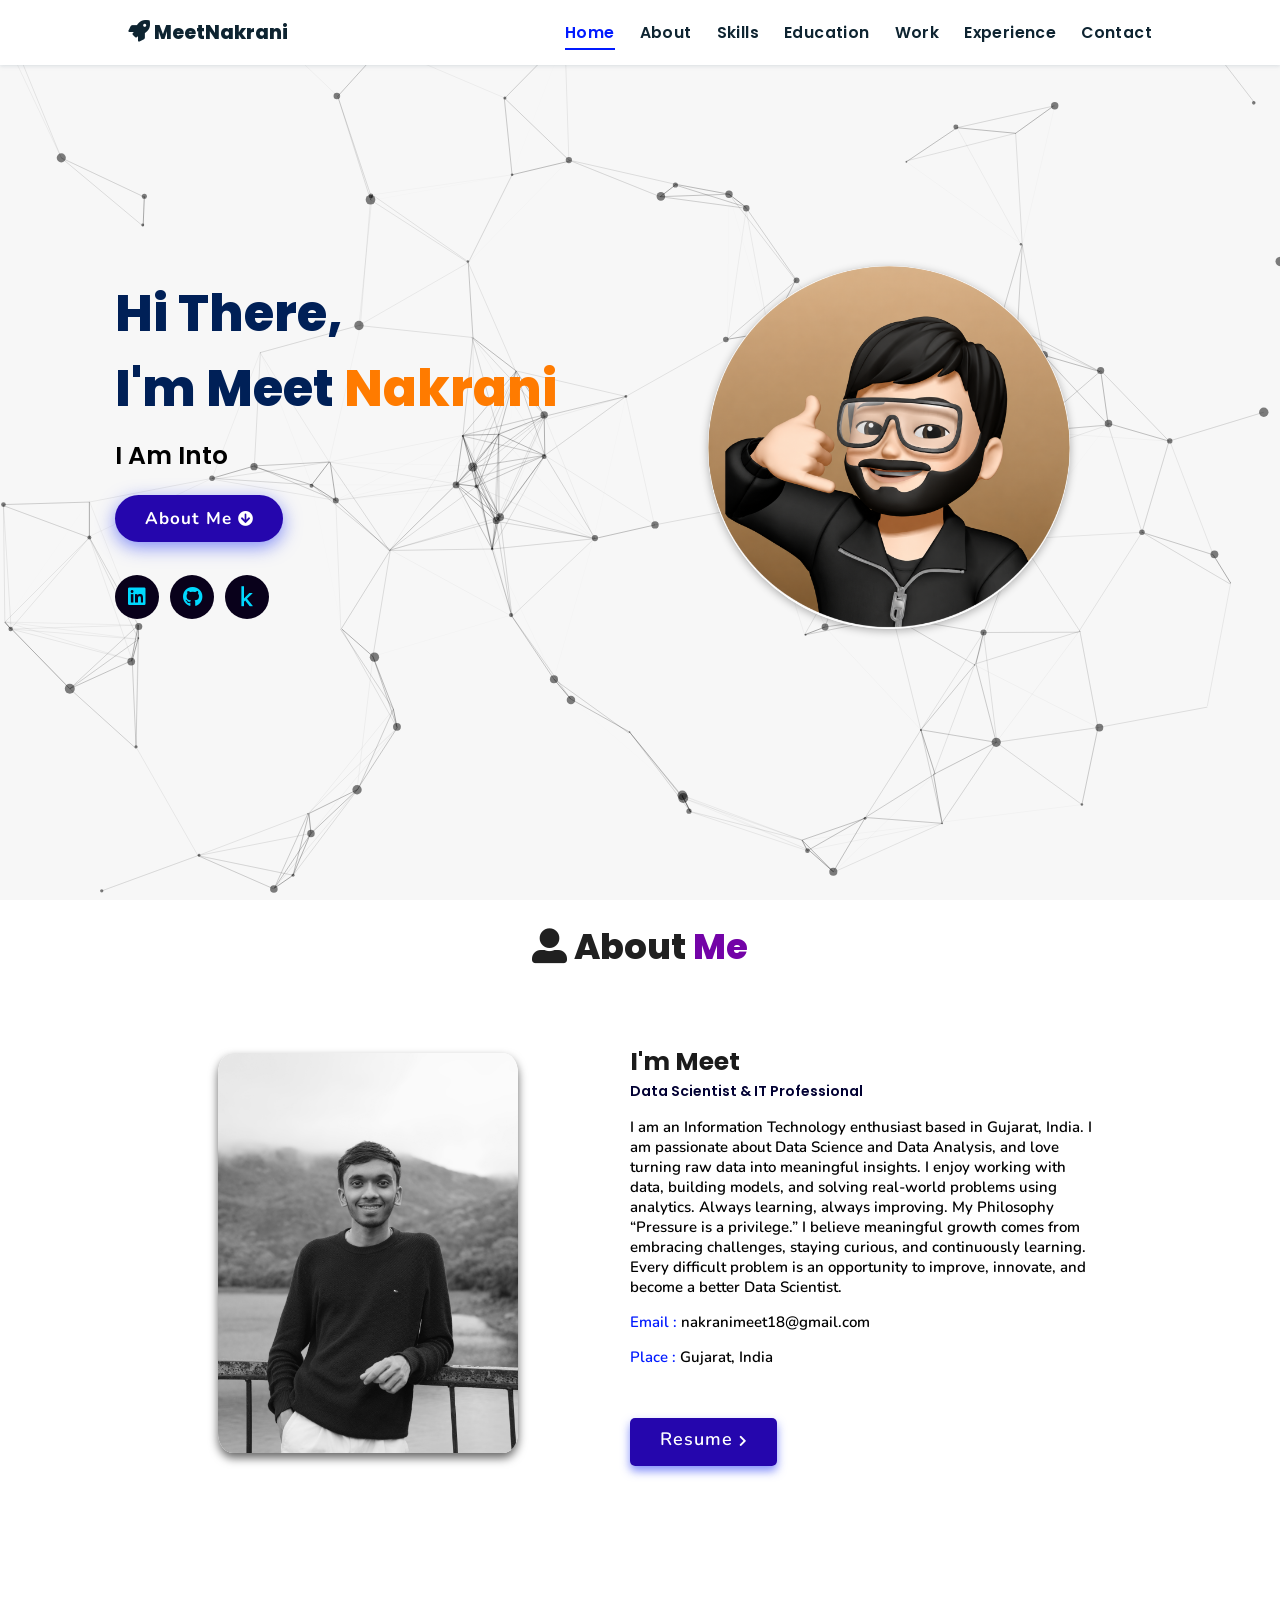
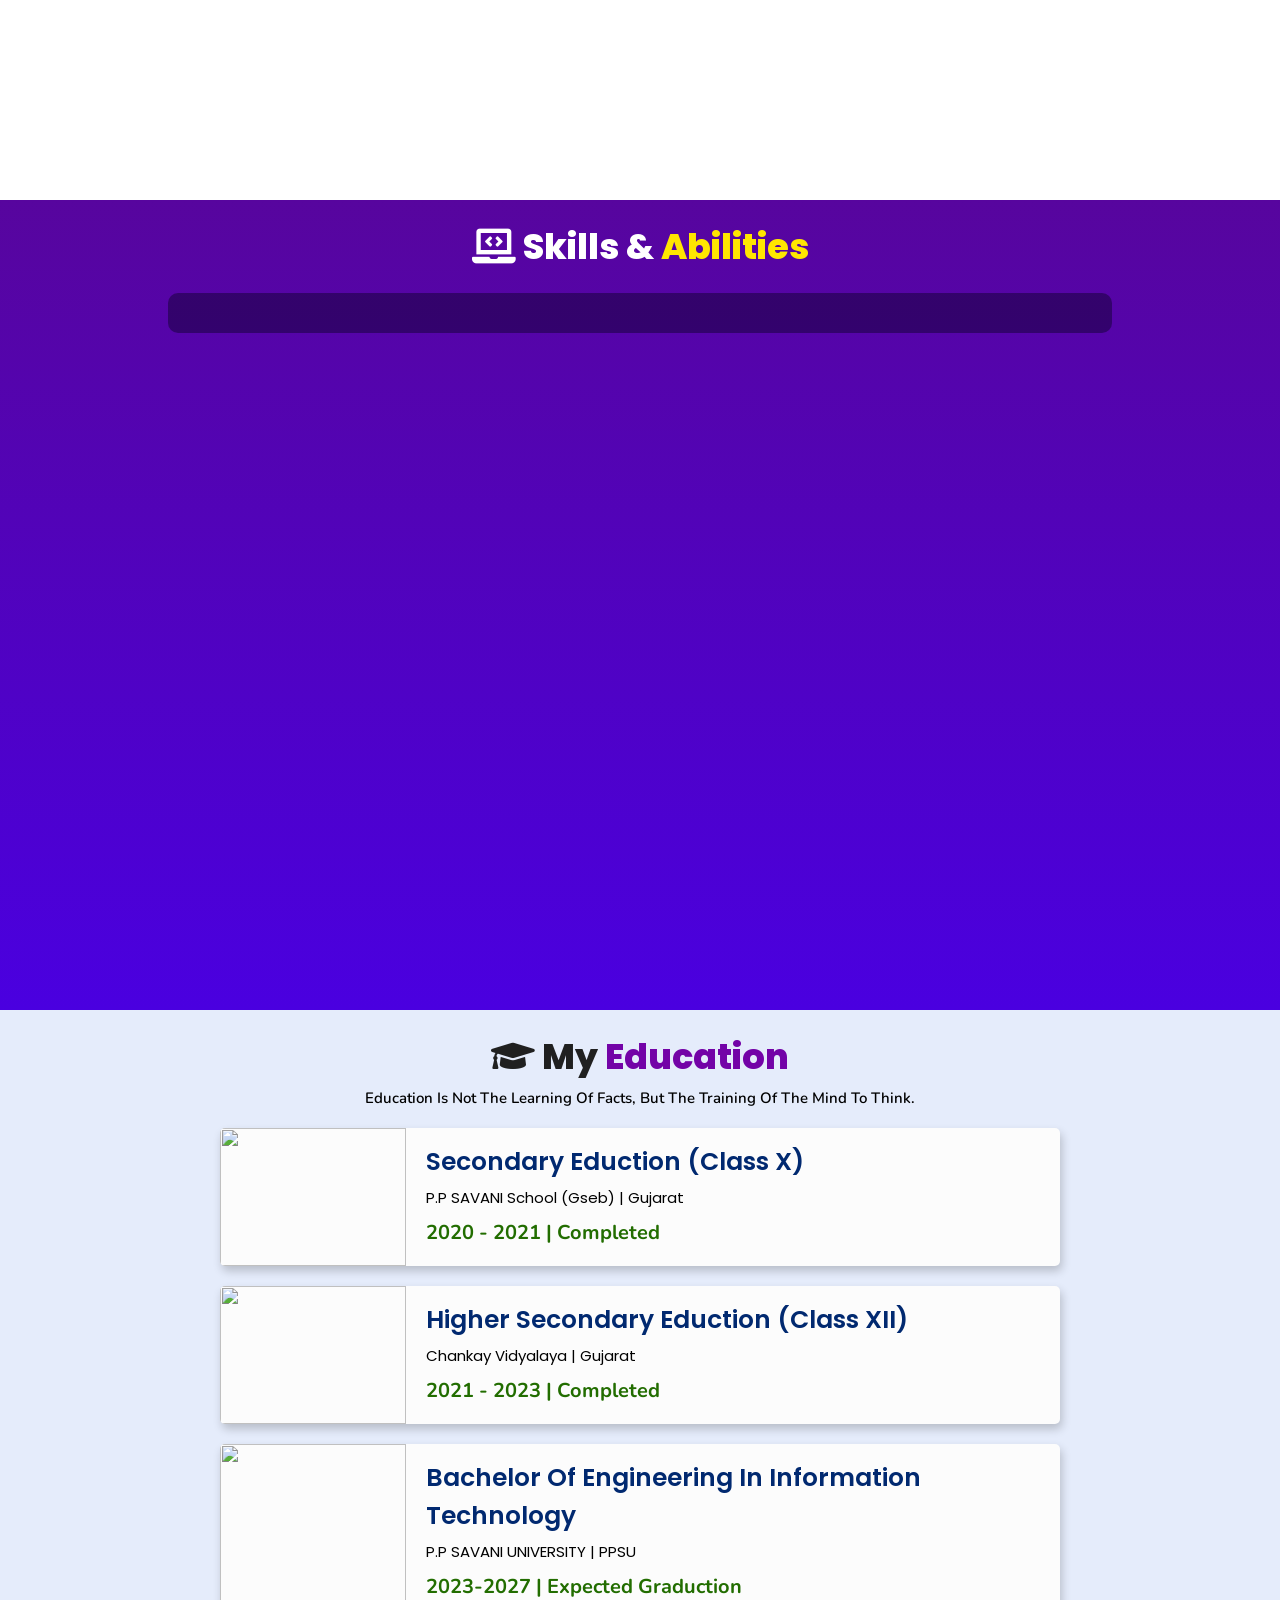
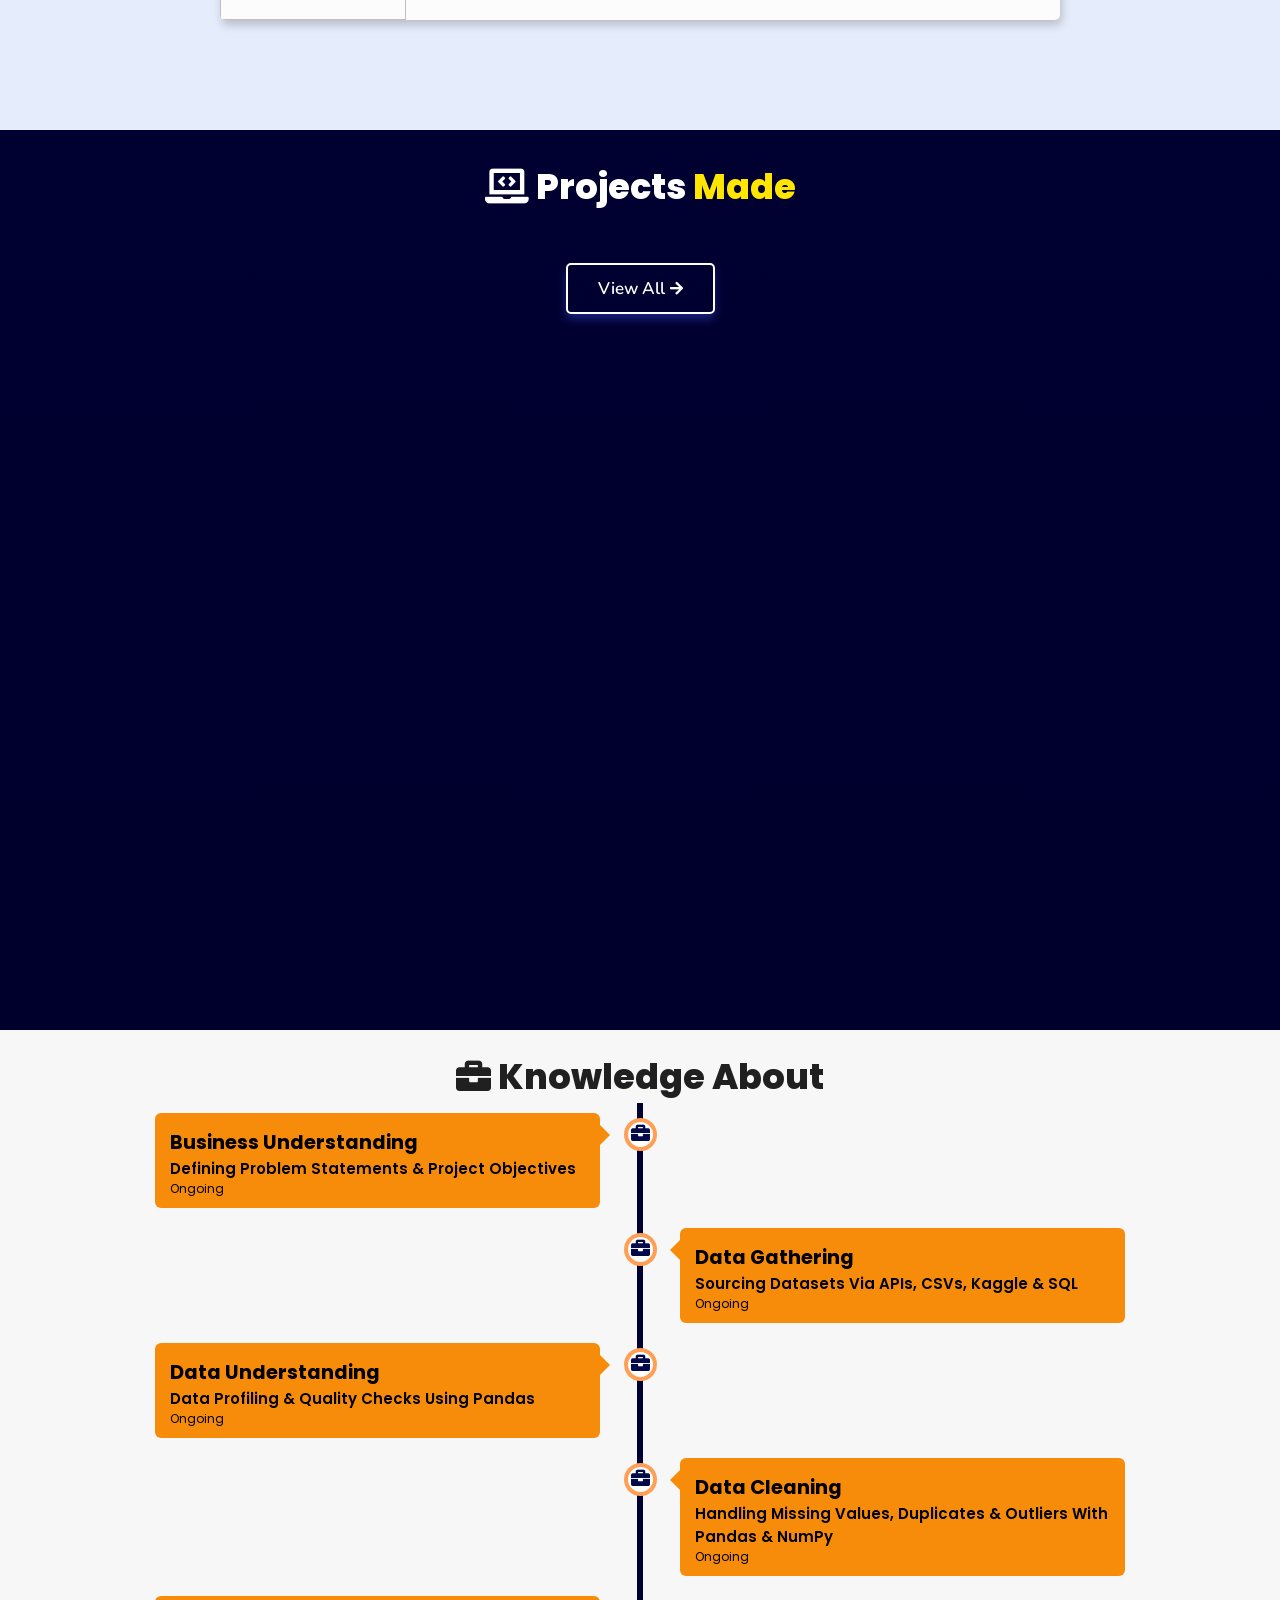
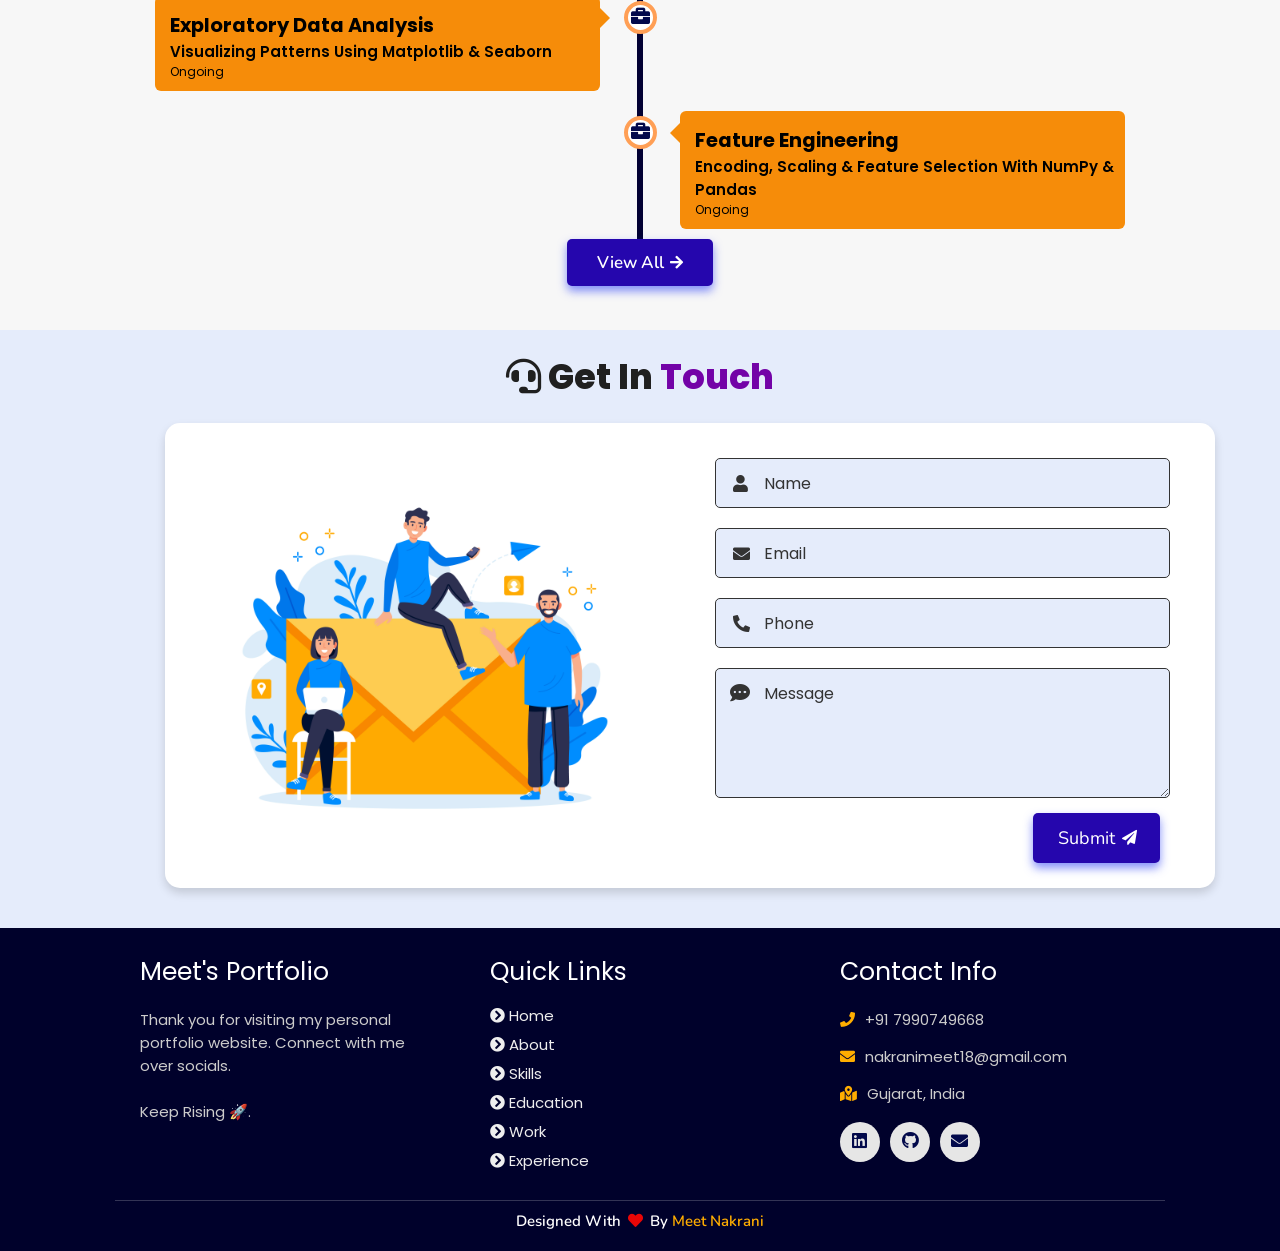
==== index.html @ b2ecdfeb "add portfolio website files" ====
<!DOCTYPE html>
<html lang="en">
<head>
    <meta charset="UTF-8">
    <meta http-equiv="X-UA-Compatible" content="IE=edge">
    <meta name="viewport" content="width=device-width, initial-scale=1.0">
    <meta name="keywords" content="meet nakrani, portfolio, data science, data analysis, information technology, personal portfolio, portfolio design, portfolio website" />
    <meta name="description" content="Welcome to Meet Nakrani's Portfolio. Information Technology | Data Scientist | Data Analyst " />
    <!-- Custom CSS -->
    <link rel="stylesheet" href="./assets/css/style.css">
    <!-- Font Awesome -->
    <link rel="stylesheet" href="https://cdnjs.cloudflare.com/ajax/libs/font-awesome/5.15.3/css/all.min.css" integrity="sha512-iBBXm8fW90+nuLcSKlbmrPcLa0OT92xO1BIsZ+ywDWZCvqsWgccV3gFoRBv0z+8dLJgyAHIhR35VZc2oM/gI1w==" crossorigin="anonymous" referrerpolicy="no-referrer" />
    <!-- Favicon -->
   <link id='hero' rel="shortcut icon" href="./assets/images/hero.png" type="image/x-png">
    <title>Portfolio | Meet Nakrani</title>
</head>
<body oncontextmenu="return false">

<!-- pre loader -->
<!-- <div class="loader-container">
  <img draggable="false" src="./assets/images/preloader.gif" alt="">
</div> -->

<!-- navbar starts -->
<header>
        <a href="/" class="logo"><i class="fas fa-rocket"></i> MeetNakrani</a>

        <div id="menu" class="fas fa-bars"></div>
        <nav class="navbar">
            <ul>
            <li><a class="active" href="#home">Home</a></li>
            <li><a href="#about">About</a></li>
            <li><a href="#skills">Skills</a></li>
            <li><a href="#education">Education</a></li>
            <li><a href="#work">Work</a></li>
            <li><a href="#experience">Experience</a></li>
            <li><a href="#contact">Contact</a></li>
            </ul>
        </nav>
</header>
<!-- navbar ends -->


<!-- hero section starts -->
<section class="home" id="home">
    <div id="particles-js"></div>

    <div class="content">
    <h2>Hi There,<br/> I'm Meet <span>Nakrani</span></h2>
    <p>i am into <span class="typing-text"></span></p>
    <a href="#about" class="btn"><span>About Me</span>
      <i class="fas fa-arrow-circle-down"></i>
    </a>
    <div class="socials">
        <ul class="social-icons">
          <li><a class="linkedin" aria-label="LinkedIn" href="https://www.linkedin.com/in/meet-nakrani-202092407/" target="_blank"><i class="fab fa-linkedin"></i></a></li> 
          <li><a class="github" aria-label="GitHub" href="https://github.com/nakranimeet18" target="_blank"><i class="fab fa-github"></i></a></li>
          <li><a class="kaggle" aria-label="Kaggle" href="https://www.kaggle.com/meetnakranii" target="_blank"><i class="fab fa-kaggle"></i></a></li>
        </ul>
      </div>
    </div>
<div class="image">
   <img draggable="false" class="tilt" src="./assets/images/hero.png" alt="">
</div>
</section>
<!-- hero section ends -->


<!-- about section starts -->
<section class="about" id="about">
    <h2 class="heading"><i class="fas fa-user-alt"></i> About <span>Me</span></h2>
    
    <div class="row">

    <div class="image">
<img draggable="false" class="tilt" src="./assets/images/profile2.jpg" alt="">
    </div>
    <div class="content">
        <h3>I'm Meet</h3>
        <span class="tag">Data Scientist & IT Professional</span>
        
        <p>I am an Information Technology enthusiast based in Gujarat, India.
          I am passionate about Data Science and Data Analysis, and love turning raw data into meaningful insights.
          I enjoy working with data, building models, and solving real-world problems using analytics.
          Always learning, always improving.
        My Philosophy
“Pressure is a privilege.”
I believe meaningful growth comes from embracing challenges, staying curious, and continuously learning. 
Every difficult problem is an opportunity to improve, innovate, and become a better Data Scientist. </p>
        
        <div class="box-container">
            <!-- <div class="box">
              <p><span> age: </span> 20</p>
              <p><span> phone : </span> +91 XXX-XXX-XXXX</p>
            </div> -->
            <div class="box">
              <p><span> email : </span> nakranimeet18@gmail.com</p>
              <p><span> place : </span> Gujarat, India</p>
            </div>
        </div>
        
        <div class="resumebtn">
            <a href="https://drive.google.com/file/d/14Gn4SgraFy220fiqmlKHXs7WRVRw5J1v/view" target="_blank" class="btn"><span>Resume</span>
                <i class="fas fa-chevron-right"></i>
            </a>
        </div>

    </div>
    </div>
</section>
<!-- about section ends -->

<!-- skills section starts -->
<section class="skills" id="skills">

    <h2 class="heading"><i class="fas fa-laptop-code"></i> Skills & <span>Abilities</span></h2>

    <div class="container">
          <div class="row" id="skillsContainer">

            <!-- <div class="bar">
              <div class="info">
                <img src="https://img.icons8.com/color/48/000000/adobe-xd.png"/>
                <span>AdobeXD</span>
              </div>
            </div> -->

      </div>
</div>
</section>
<!-- skills section ends -->


<!-- education section starts -->
<section class="education" id="education">

  <h1 class="heading"><i class="fas fa-graduation-cap"></i> My <span>Education</span></h1>

    <p class="qoute">Education is not the learning of facts, but the training of the mind to think.</p>

    <div class="box-container">
    
    <div class="box">
        <div class="image">
        <img draggable="false" src="https://cbse.ppsavaniank.com/wp-content/uploads/2022/02/slide-1.jpg" alt="">
        </div>
        <div class="content">
        <h3>Secondary Eduction (Class X) </h3>
        <p>P.P SAVANI School (gseb) | Gujarat </p>
        <h4>2020 - 2021 | Completed</h4>
        </div>
    </div>
    <div class="box">
        <div class="image">
        <img draggable="false" src="https://encrypted-tbn0.gstatic.com/images?q=tbn:ANd9GcT2ub4y08nwynh5j8oOEQh_KGKX9G-l-rZJWqUv19t25-cuQ10MWCOAjta7&s=10" alt="">
        </div>
        <div class="content">
        <h3> Higher Secondary Eduction (Class XII) </h3>
        <p>Chankay Vidyalaya | Gujarat </p>
        <h4>2021 - 2023 | Completed</h4>
        </div>
    </div>

    <div class="box">
        <div class="image">
        <img draggable="false" src="https://www.collegebatch.com/static/clg-gallery/p-p-savani-university-surat-350248.webp" alt="">
        </div>
        <div class="content">
        <h3>Bachelor of Engineering in Information Technology</h3>
        <p>P.P SAVANI UNIVERSITY | PPSU</p>
        <h4>2023-2027 | Expected Graduction</h4>
        </div>
    </div>

</div>
</section>
<!-- education section ends -->


<!-- work project section starts -->
<section class="work" id="work">

  <h2 class="heading"><i class="fas fa-laptop-code"></i> Projects <span>Made</span></h2>

  <div class="box-container">

    <!-- <div class="box tilt">
      <img draggable="false" src="./assets/images/projects/portfolio1.PNG" alt="" />
      <div class="content">
        <div class="tag">
        <h3>Portfolio Website</h3>
        </div>
        <div class="desc">
          <p>Personal portfolio website. Don't need much info about it, just scroll down. You're here only!</p>
          <div class="btns">
            <a href="#" class="btn" target="_blank"><i class="fas fa-eye"></i> View</a>
            <a href="https://github.com/nakranimeet18/Portfolio-Website" class="btn" target="_blank">Code <i class="fas fa-code"></i></a>
          </div>
        </div>
      </div>
    </div> -->

</div>

<div class="viewall">
  <a href="/projects" class="btn"><span>View All</span>
    <i class="fas fa-arrow-right"></i>
</a>
</div>

</section>
<!-- work project section ends -->

<!-- experience section starts -->
<section class="experience" id="experience">

  <h2 class="heading"><i class="fas fa-briefcase"></i> Knowledge About </h2>

  <div class="timeline">

   <div class="container left">
      <div class="content">
        <div class="tag">
          <h2>Business Understanding</h2>
        </div>
        <div class="desc">
            <h3>Defining problem statements & project objectives</h3>
            <p>Ongoing</p>
        </div>
      </div>
    </div>

    <div class="container right">
      <div class="content">
        <div class="tag">
          <h2>Data Gathering</h2>
        </div>
        <div class="desc">
            <h3>Sourcing datasets via APIs, CSVs, Kaggle & SQL</h3>
            <p>Ongoing</p>
        </div>
      </div>
    </div>

    <div class="container left">
      <div class="content">
        <div class="tag">
          <h2>Data Understanding</h2>
        </div>
        <div class="desc">
            <h3>Data profiling & quality checks using Pandas</h3>
            <p>Ongoing</p>
        </div>
      </div>
    </div>

    <div class="container right">
      <div class="content">
        <div class="tag">
          <h2>Data Cleaning</h2>
        </div>
        <div class="desc">
            <h3>Handling missing values, duplicates & outliers with Pandas & NumPy</h3>
            <p>Ongoing</p>
        </div>
      </div>
    </div>

   <div class="container left">
      <div class="content">
        <div class="tag">
          <h2>Exploratory Data Analysis</h2>
        </div>
        <div class="desc">
            <h3>Visualizing patterns using Matplotlib & Seaborn</h3>
            <p>Ongoing</p>
        </div>
      </div>
    </div>

    <div class="container right">
      <div class="content">
        <div class="tag">
          <h2>Feature Engineering</h2>
        </div>
        <div class="desc">
            <h3>Encoding, scaling & feature selection with NumPy & Pandas</h3>
            <p>Ongoing</p>
        </div>
      </div>
    </div>
     

  <div class="morebtn">
    <a href="/experience" class="btn"><span>View All</span>
      <i class="fas fa-arrow-right"></i>
  </a>
  </div>

</div>

</section>
<!-- experience section ends -->

<!-- contact section starts -->
<section class="contact" id="contact">
  
  <h2 class="heading"><i class="fas fa-headset"></i> Get in <span>Touch</span></h2>

  <div class="container">
    <div class="content">
      <div class="image-box">
        <img draggable="false" src="assets/images/contact.png" alt="">
      </div>
    <form id="contact-form">
      
      <div class="form-group">
        <div class="field">
          <input type="text" name="name" placeholder="Name" required>
          <i class='fas fa-user'></i>
        </div>
        <div class="field">
          <input type="text" name="email" placeholder="Email" required>
          <i class='fas fa-envelope'></i>
        </div>
        <div class="field">
          <input type="text" name="phone" placeholder="Phone">
          <i class='fas fa-phone-alt'></i>
        </div>
        <div class="message">
        <textarea placeholder="Message" name="message" required></textarea>
        <i class="fas fa-comment-dots"></i>
        </div>
        </div>
      <div class="button-area">
        <button type="submit">
          Submit <i class="fa fa-paper-plane"></i></button>
      </div>
    </form>
  </div>
  </div>
</section>
<!-- contact section ends -->


<!-- footer section starts -->
<section class="footer">

  <div class="box-container">

      <div class="box">
          <h3>Meet's Portfolio</h3>
         <p>Thank you for visiting my personal portfolio website. Connect with me over socials. <br/> <br/> Keep Rising 🚀.</p>
      </div>

      <div class="box">
          <h3>quick links</h3>
          <a href="#home"><i class="fas fa-chevron-circle-right"></i> home</a>
          <a href="#about"><i class="fas fa-chevron-circle-right"></i> about</a>
          <a href="#skills"><i class="fas fa-chevron-circle-right"></i> skills</a>
          <a href="#education"><i class="fas fa-chevron-circle-right"></i> education</a>
          <a href="#work"><i class="fas fa-chevron-circle-right"></i> work</a>
          <a href="#experience"><i class="fas fa-chevron-circle-right"></i> experience</a>
      </div>

      <div class="box">
          <h3>contact info</h3>
          <p> <i class="fas fa-phone"></i>+91 7990749668</p>
          <p> <i class="fas fa-envelope"></i>nakranimeet18@gmail.com</p>
          <p> <i class="fas fa-map-marked-alt"></i>Gujarat, India</p>
          <div class="share">

              <a href="https://www.linkedin.com/in/meet-nakrani-202092407/" class="fab fa-linkedin" aria-label="LinkedIn" target="_blank"></a>
              <a href="https://github.com/nakranimeet18" class="fab fa-github" aria-label="GitHub" target="_blank"></a>
              <a href="mailto:nakranimeet18@gmail.com" class="fas fa-envelope" aria-label="Mail" target="_blank"></a>
          </div>
      </div>
  </div>

  <h1 class="credit">Designed with <i class="fa fa-heart pulse"></i> by <a href="https://www.linkedin.com/in/meet-nakrani-202092407/"> Meet Nakrani</a></h1>

</section>
<!-- footer section ends -->


<!-- scroll top btn -->
<a href="#home" aria-label="ScrollTop" class="fas fa-angle-up" id="scroll-top"></a>
<!-- scroll back to top -->


<!-- ==== ALL MAJOR JAVASCRIPT CDNS STARTS ==== -->
<!-- jquery cdn -->
<script src="https://cdnjs.cloudflare.com/ajax/libs/jquery/3.6.0/jquery.min.js" integrity="sha512-894YE6QWD5I59HgZOGReFYm4dnWc1Qt5NtvYSaNcOP+u1T9qYdvdihz0PPSiiqn/+/3e7Jo4EaG7TubfWGUrMQ==" crossorigin="anonymous" referrerpolicy="no-referrer"></script>

<!-- typed.js cdn -->
<script src="https://cdnjs.cloudflare.com/ajax/libs/typed.js/2.0.5/typed.min.js" integrity="sha512-1KbKusm/hAtkX5FScVR5G36wodIMnVd/aP04af06iyQTkD17szAMGNmxfNH+tEuFp3Og/P5G32L1qEC47CZbUQ==" crossorigin="anonymous" referrerpolicy="no-referrer"></script>

<!-- particle.js links -->
<script src="./assets/js/particles.min.js"></script>
<script src="./assets/js/app.js"></script>

<!-- vanilla tilt.js links -->
<script src="https://cdnjs.cloudflare.com/ajax/libs/vanilla-tilt/1.7.0/vanilla-tilt.min.js" integrity="sha512-SttpKhJqONuBVxbRcuH0wezjuX+BoFoli0yPsnrAADcHsQMW8rkR84ItFHGIkPvhnlRnE2FaifDOUw+EltbuHg==" crossorigin="anonymous" referrerpolicy="no-referrer"></script>

<!-- scroll reveal anim -->
<script src="https://unpkg.com/scrollreveal"></script>

<script
      type="text/javascript"
      src="https://cdn.jsdelivr.net/npm/emailjs-com@3/dist/email.min.js"
    ></script>

<!-- ==== ALL MAJOR JAVASCRIPT CDNS ENDS ==== -->

<script src="./assets/js/script.js"></script>

</body>
</html>
---- assets/css/style.css ----
@import url("https://fonts.googleapis.com/css2?family=Poppins:wght@400;600;700&display=swap");
@import url("https://fonts.googleapis.com/css2?family=Nunito:ital,wght@0,300;0,400;0,600;0,700;1,300;1,400&display=swap");

* {
  margin: 0;
  padding: 0;
  box-sizing: border-box;
  text-decoration: none;
  outline: none;
  border: none;
  text-transform: capitalize;
  transition: all 0.2s linear;
}
html {
  font-size: 62.5%;
  overflow-x: hidden;
  scroll-behavior: smooth;
}
body {
  background: #f7f7f7;
  font-family: "Poppins", sans-serif;
}

*::selection {
  background: #2b3dda;
  color: #fff;
}

html {
  font-size: 62.5%;
  overflow-x: hidden;
}
html::-webkit-scrollbar {
  width: 0.8rem;
}
html::-webkit-scrollbar-track {
  background: rgb(235, 202, 245);
}
html::-webkit-scrollbar-thumb {
  background: #420177;
}

/* pre loader start */
.loader-container {
  position: fixed;
  top: 0;
  left: 0;
  z-index: 10000;
  background: #e6eff1;
  display: flex;
  align-items: center;
  justify-content: center;
  height: 100%;
  width: 100%;
}
.loader-container.fade-out {
  top: -120%;
}
/* pre loader end */

/* navbar starts */
header {
  position: fixed;
  top: 0;
  left: 0;
  right: 0;
  z-index: 1000;
  display: flex;
  align-items: center;
  justify-content: space-between;
  padding: 1.7rem 10%;
  height: 6.5rem;
  background-color: #fff;
  box-shadow: 0 1px 4px rgba(146, 161, 176, 0.3);
}
section {
  min-height: 100vh;
  padding: 2rem 9%;
}
.heading {
  font-size: 3.5rem;
  color: rgb(32, 32, 32);
  font-weight: 800;
  text-align: center;
}
.heading span {
  color: rgb(115, 3, 167);
}
header .logo {
  font-size: 1.9rem;
  font-weight: 800;
  text-decoration: none;
  color: #0e2431;
}
header .logo i {
  font-size: 2.2rem;
}
header .logo:hover {
  color: #fc8c05;
}
header .navbar ul {
  list-style: none;
  display: flex;
  justify-content: center;
  align-items: center;
}
header .navbar li {
  margin-left: 2.5rem;
}
header .navbar ul li a {
  font-size: 1.57rem;
  color: #0e2431;
  font-weight: 600;
  text-decoration: none;
  letter-spacing: 0.04rem;
  transition: 0.2s;
}
header .navbar ul li a.active,
header .navbar ul li a:hover {
  color: #011aff;
  border-bottom: 0.2rem solid #011aff;
  padding: 0.5rem 0;
}
/* navbar ends */

/* hamburger icon starts*/
#menu {
  font-size: 3rem;
  cursor: pointer;
  color: rgb(24, 2, 63);
  display: none;
}
@media (max-width: 768px) {
  #menu {
    display: block;
  }
  header .navbar {
    position: fixed;
    top: 6.5rem;
    right: -120%;
    width: 75%;
    height: 100%;
    text-align: left;
    align-items: flex-start;
    background-color: #0e0f31;
  }
  header .navbar ul {
    flex-flow: column;
    padding: 1rem;
  }
  header .navbar ul li {
    text-align: center;
    width: 100%;
    margin: 1rem 0;
    border-radius: 0.5rem;
    width: 26rem;
  }
  header .navbar ul li a {
    display: block;
    padding: 1rem;
    text-align: left;
    color: #fff;
    font-size: 2rem;
  }
  header .navbar ul li a.active,
  header .navbar ul li a:hover {
    padding: 1rem;
    color: #fff;
    border-radius: 0.5rem;
    border-bottom: 0.5rem solid #011aff;
  }
  .fa-times {
    transform: rotate(180deg);
  }
  header .navbar.nav-toggle {
    right: 0;
  }
}
/* hamburger icon ends */

/* hero section starts*/
.home {
  position: relative;
  display: flex;
  flex-wrap: wrap;
  gap: 1.5rem;
  min-height: 100vh;
  align-items: center;
}
.home #particles-js {
  position: absolute;
  top: 0;
  left: 0;
  height: 100%;
  width: 100%;
}
.home::before {
  content: "";
  position: absolute;
  top: 0;
  left: 0;
  height: 100%;
  width: 100%;
}
.home .content {
  flex: 1 1 40rem;
  padding-top: 1rem;
  z-index: 1;
}
.home .image {
  flex: 1 1 40rem;
  z-index: 1;
}
.home .image img {
  width: 70%;
  margin-left: 6rem;
  border-radius: 50%;
  box-shadow: 0 2px 8px rgba(0, 0, 0, 0.3);
  cursor: pointer;
}
.home .image img:hover {
  box-shadow: 0 5px 15px rgba(0, 0, 0, 0.5);
}
.home .content h2 {
  font-size: 5rem;
  font-weight: 800;
  color: #002057;
}
.home .content h2 span {
  font-size: 5rem;
  font-weight: 800;
  color: #ff7b00;
}
.home .content p {
  font-size: 2.5rem;
  color: #000;
  font-weight: 600;
  padding: 1rem 0;
}
.home .content p span {
  font-size: 2.5rem;
  color: rgb(148, 8, 8);
  font-weight: 600;
  padding: 1rem 0;
}
.home .btn {
  margin-top: 1rem;
  position: absolute;
  line-height: 0;
  padding: 1.6rem 3rem;
  border-radius: 4em;
  transition: 0.5s;
  color: #fff;
  background: #2506ad;
  box-shadow: 0px 5px 18px rgba(48, 68, 247, 0.6);
  font-family: "Nunito", sans-serif;
}
.home .btn span {
  font-weight: 700;
  font-size: 1.7rem;
  letter-spacing: 0.1rem;
}
.home .btn i {
  margin-left: 0.3rem;
  font-size: 1.5rem;
  transition: 0.3s;
}
.home .btn:hover {
  background: #1a047e;
}
.home .btn:hover i {
  transform: translateX(5px);
}
/* social icons start */
.socials {
  position: relative;
  margin-top: 9rem;
}
.socials .social-icons {
  padding-left: 0;
  margin-bottom: 0;
  list-style: none;
}
.socials .social-icons li {
  display: inline-block;
  margin-bottom: 14px;
}
.social-icons a {
  font-size: 2rem;
  display: inline-block;
  line-height: 44px;
  color: #00d9ff;
  background-color: #09011b;
  width: 44px;
  height: 44px;
  text-align: center;
  margin-right: 8px;
  border-radius: 100%;
  -webkit-transition: all 0.2s linear;
  -o-transition: all 0.2s linear;
  transition: all 0.2s linear;
}
.social-icons a:active,
.social-icons a:focus,
.social-icons a:hover {
  color: #fff;
  background-color: #0685da;
}
.social-icons a.github:hover {
  background-color: #0e0e0e;
}
.social-icons a.kaggle:hover {
  background-color: #20beff;
}
.social-icons a.linkedin:hover {
  background-color: #007bb6;
}
.social-icons a.dev:hover {
  background-color: #070707;
}

/* social icons end */

/* hero media queries starts*/
@media (max-width: 450px) {
  .home .btn {
    margin: 4rem 0;
  }
  .socials {
    margin-top: 12rem;
  }
  .home .image img {
    margin-top: -12rem;
  }
  .home .content p {
    font-size: 2.2rem;
  }
  .home .content p span {
    font-size: 2.2rem;
  }
}
/* hero media queries ends*/
/* hero section end */

/* about section starts */
.about {
  background: rgb(255, 255, 255);
}
.about .row {
  display: flex;
  flex-direction: row;
  gap: 2rem;
  flex-wrap: wrap;
  padding: 4rem;
}
.about .row .image {
  text-align: center;
  flex: 1 1 35rem;
}
.about .row .image img {
  margin: 4rem;
  width: 30rem;
  height: auto;
  border-radius: 5%;
  box-shadow: 0 5px 10px rgba(0, 0, 0, 0.6);
  mix-blend-mode: luminosity;
  transition: 0.3s;
  cursor: pointer;
}
.about .row .image img:hover {
  mix-blend-mode: normal;
}
.about .row .content {
  flex: 1 1 45rem;
  padding: 3rem;
}
.about .row .content h3 {
  color: rgb(27, 27, 27);
  font-size: 2.5rem;
}
.about .row .content .tag {
  font-size: 1.4rem;
  color: #020133;
  font-weight: 600;
  margin-top: 1rem;
}
.about .row .content p {
  font-size: 1.5rem;
  margin-top: 1.5rem;
  font-family: "Nunito";
  font-weight: 600;
  text-transform: none;
}
.about .row .content .box-container {
  display: flex;
  flex-wrap: wrap;
  gap: 1.5rem;
  font-family: "Nunito";
  font-weight: 600;
}
.about .row .content .box-container .box p {
  text-transform: none;
}
.about .row .content .box-container .box p span {
  color: #011aff;
}
.resumebtn {
  margin-top: 6rem;
}
.resumebtn .btn {
  padding: 1.7rem 3rem;
  border-radius: 0.5em;
  transition: 0.3s;
  color: #fff;
  background: #2506ad;
  box-shadow: 0px 5px 10px rgba(48, 68, 247, 0.6);
  font-family: "Nunito", sans-serif;
}
.resumebtn .btn span {
  font-weight: 600;
  font-size: 1.8rem;
  letter-spacing: 0.1rem;
}
.resumebtn .btn i {
  margin-left: 0.3rem;
  font-size: 1.2rem;
  transition: 0.3s;
}
.resumebtn .btn:hover {
  background: #1a047e;
}
.resumebtn .btn:hover i {
  transform: translateX(5px);
}
/* about media queries starts*/
@media screen and (max-width: 600px) {
  .about .row .image {
    margin-top: 2rem;
  }
  .about .row .image img {
    margin: 0 auto;
    width: 80%;
    mix-blend-mode: normal;
  }
  .about .row {
    padding: 0.5rem;
    margin-bottom: 7rem;
  }
  .about .row .content {
    padding: 1rem;
  }
  .about .row .content .box-container {
    gap: 0;
  }
}
/* about media queries ends*/
/* about section ends */

/* skills section starts */
.skills {
  min-height: 90vh;
  background: linear-gradient(to bottom, #57059e, #4a00e0);
}
.skills h2 {
  color: #fff;
}
.skills .heading span {
  color: rgb(255, 230, 0);
}
.skills .container {
  background: rgba(0, 0, 22, 0.4);
  color: #fff;
  border-radius: 1rem;
  padding: 2rem;
  width: 90%;
  margin: auto;
  margin-top: 2rem;
}
.skills .container .row {
  display: grid;
  grid-template-columns: repeat(6, 1fr);
  flex-wrap: wrap;
  gap: 1.8rem;
}
.skills .container .bar {
  margin-bottom: 15px;
  padding: 10px;
  border-radius: 1rem;
  box-shadow: 0 4px 10px rgba(0, 0, 0, 0.2);
  background: rgba(0, 0, 22, 0.9);
  transition: 0.2s;
}
.skills .container .bar:hover {
  box-shadow: 0 8px 10px rgba(0, 2, 68, 0.8) !important;
  background-color: rgba(0, 0, 0, 0.9) !important;
}
.skills .container .bar .info {
  display: flex;
  flex-direction: column;
  align-items: center;
  gap: 1rem;
  margin-top: 1rem;
}
.skills .container .bar .info i {
  font-size: 4rem;
}
.skills .container .bar .info img {
  width: 6rem;
  height: 6rem;
  object-fit: contain;
}
.skills .container .bar .info span {
  font-size: 2rem;
  font-weight: 500;
  font-family: "Poppins";
  margin-left: 0.5rem;
}
/* skills media queries starts*/
@media screen and (max-width: 600px) {
  .skills .container {
    padding: 0;
    margin: 0;
  }
  .skills .container .row {
    grid-template-columns: repeat(2, 1fr);
    margin: 1rem;
    padding: 2rem 0.2rem 2rem 0.2rem;
    gap: 1rem;
  }
  .skills .container {
    margin-top: 5px;
    width: 100%;
  }
}
/* skills media queries ends*/
/* skills section ends */

/* education section starts */
.education {
  background: #e5ecfb;
  min-height: 80vh;
}
.education .qoute {
  font-size: 1.5rem;
  text-align: center;
  font-family: "Nunito", sans-serif;
  font-weight: 600;
  margin-top: 0.5rem;
}
.education .box-container {
  display: flex;
  flex-wrap: wrap;
  justify-content: center;
  align-items: center;
  flex-direction: column;
}
.education .box-container .box {
  display: flex;
  flex-direction: row;
  width: 80%;
  border-radius: 0.5rem;
  box-shadow: 0.2rem 0.5rem 1rem rgba(0, 0, 0, 0.2);
  text-align: center;
  position: relative;
  margin-top: 2rem;
  overflow: hidden;
  transition: 0.3s;
  background: rgb(252, 252, 252);
}
.education .box-container .box:hover {
  transform: scale(1.03);
  box-shadow: 1rem 0.5rem 1.2rem rgba(0, 0, 0, 0.3);
}
.education .box-container .box .image {
  flex: 1 1 20rem;
  width: 100%;
}
.education .box-container .box img {
  object-fit: cover;
  position: relative;
  width: 100%;
  height: 100%;
}
.education .box-container .box .content {
  position: relative;
  display: flex;
  flex-direction: column;
  padding: 1rem;
  flex-wrap: wrap;
  flex: 1 1 70rem;
}
.education .box-container .box .content h3 {
  font-size: 2.5rem;
  color: #012970;
  padding: 0.5rem 0;
  font-weight: 600;
  text-align: left;
  margin-left: 1rem;
}
.education .box-container .box .content p {
  font-size: 1.5rem;
  margin-left: 1rem;
  text-align: left;
}
.education h4 {
  font-size: 2rem;
  color: rgb(34, 109, 0);
  text-align: left;
  margin: 1rem;
  font-family: "Nunito", sans-serif;
  font-weight: 700;
}

/* education media queries starts*/
@media screen and (max-width: 600px) {
  .education .box-container .box {
    flex-direction: column;
    width: 100%;
  }
  .education .box-container .box .image {
    width: 100%;
    height: 25rem;
  }
  .education .box-container .box img {
    width: 100%;
  }
  .education .box-container .box .content {
    position: relative;
    display: flex;
    flex-direction: column;
    padding: 1rem;
    flex-wrap: wrap;
    flex: 0;
  }
  .education .btns {
    margin-top: 2rem;
    margin-left: 1rem;
    margin-right: 1rem;
    flex-wrap: wrap;
  }
}
/* education media queries ends*/
/* education section ends */

/* work section starts */
.work {
  /* background: #010124; */
  background: linear-gradient(to bottom, #000031, #00002c);
}
.work h2 {
  color: #fff;
  padding: 1rem;
}
.work .heading span {
  color: rgb(255, 230, 0);
}
.work .box-container {
  display: flex;
  flex-wrap: wrap;
  gap: 1.5rem;
  margin: 2rem;
}
.work .box-container .box {
  flex: 1 1 30rem;
  border-radius: 0.5rem;
  box-shadow: 0 0.5rem 1rem rgba(0, 0, 0, 0.1);
  position: relative;
  overflow: hidden;
  height: 30rem;
}
.work .box-container .box img {
  height: 100%;
  width: 100%;
  object-fit: cover;
}
.work .box-container .box .content {
  height: 100%;
  width: 100%;
  position: absolute;
  top: 85%;
  left: 0;
  background: rgba(255, 255, 255, 0.9);
  display: flex;
  flex-direction: column;
}
.work .box-container .box .content .tag {
  display: flex;
  flex-direction: row;
  justify-content: space-between;
  align-items: center;
  height: 4.5rem;
  width: 100%;
  padding-left: 1rem;
  background: #ffd900;
}
.work .box-container .box .content .tag h3 {
  font-size: 2rem;
}
.work .box-container .box:hover .content {
  top: 25%;
}
.work .desc {
  margin: 2rem;
  display: flex;
  flex-direction: column;
  justify-content: center;
}
.work .desc p {
  font-size: 1.5rem;
}
.work .desc .btns {
  display: flex;
  justify-content: space-between;
  width: 100%;
  margin-top: 2rem;
}
.work .desc .btns .btn {
  line-height: 0;
  display: inline;
  padding: 1.5rem 2.5rem;
  border-radius: 0.5rem;
  font-size: 1.5rem;
  color: #fff;
  background: rgb(12, 12, 12);
  margin-right: 2rem;
}
.work .desc .btns .btn:hover {
  background: #310ae0f5;
}
.work .viewall {
  display: flex;
  justify-content: center;
}
.work .viewall .btn {
  position: relative;
  line-height: 0;
  padding: 1.6rem 3rem;
  border-radius: 0.5em;
  transition: 0.5s;
  color: rgb(255, 255, 255);
  font-weight: 700;
  border: 2px solid #fff;
  box-shadow: 0px 5px 10px rgba(65, 84, 241, 0.4);
  text-align: center;
}
.work .viewall .btn span {
  font-weight: 600;
  font-size: 1.7rem;
  font-family: "Nunito", sans-serif;
}
.work .viewall .btn i {
  margin-left: 0.3rem;
  font-size: 1.5rem;
  transition: 0.3s;
}
.work .viewall .btn:hover {
  background: #fff;
  color: #000;
}
.work .viewall .btn:hover i {
  transform: translateX(5px);
}
/* work section ends */

/* experience section starts */
.experience .timeline {
  position: relative;
  max-width: 1200px;
  margin: 0 auto;
}
.experience .timeline::after {
  content: "";
  position: absolute;
  width: 6px;
  background: #020133;
  top: 0;
  bottom: 0;
  left: 50%;
  margin-left: -3px;
  z-index: -2;
}
.experience .container {
  padding: 10px 40px;
  position: relative;
  background-color: inherit;
  width: 50%;
}
/*circles on timeline*/
.experience .container::after {
  content: "\f0b1";
  position: absolute;
  width: 25px;
  height: 25px;
  right: -17px;
  background-color: rgb(255, 255, 255);
  border: 4px solid #ff9f55;
  top: 15px;
  border-radius: 50%;
  z-index: 100;
  font-size: 1.89rem;
  text-align: center;
  font-weight: 600;
  color: #02094b;
  font-family: "Font Awesome\ 5 Free";
}
.experience .left {
  left: 0;
}
.experience .right {
  left: 50%;
}
/* arrows pointing right */
.experience .left::before {
  content: " ";
  height: 0;
  position: absolute;
  top: 22px;
  width: 0;
  z-index: 1;
  right: 30px;
  border: medium solid #f68c09;
  border-width: 10px 0 10px 10px;
  border-color: transparent transparent transparent #f68c09;
}
/* arrows pointing left  */
.experience .right::before {
  content: " ";
  height: 0;
  position: absolute;
  top: 22px;
  width: 0;
  z-index: 1;
  left: 30px;
  border: medium solid #f68c09;
  border-width: 10px 10px 10px 0;
  border-color: transparent #f68c09 transparent transparent;
}
.experience .right::after {
  left: -16px;
}
.experience .content {
  background-color: #f68c09;
  position: relative;
  border-radius: 6px;
}
.experience .content .tag {
  font-size: 1.3rem;
  padding-top: 1.5rem;
  padding-left: 1.5rem;
}
.experience .content .desc {
  margin-left: 1.5rem;
  padding-bottom: 1rem;
}
.experience .content .desc h3 {
  font-size: 1.5rem;
  font-weight: 600;
}
.experience .content .desc p {
  font-size: 1.2rem;
}
/* view all button */
.morebtn {
  display: flex;
  justify-content: center;
}
.morebtn .btn {
  position: relative;
  line-height: 0;
  padding: 1.6rem 3rem;
  border-radius: 0.5em;
  transition: 0.5s;
  color: #fff;
  background: #2506ad;
  box-shadow: 0px 5px 10px rgba(48, 68, 247, 0.6);
  text-align: center;
}
.morebtn .btn span {
  font-weight: 600;
  font-size: 1.7rem;
  font-family: "Nunito", sans-serif;
}
.morebtn .btn i {
  margin-left: 0.3rem;
  font-size: 1.5rem;
  transition: 0.3s;
}
.morebtn .btn:hover {
  background: #1a047e;
}
.morebtn .btn:hover i {
  transform: translateX(5px);
}

/* Media queries - Responsive timeline on screens less than 600px wide */
@media screen and (max-width: 600px) {
  .experience {
    min-height: 80vh;
  }
  .experience .timeline {
    margin-top: 2rem;
  }
  .experience .timeline::after {
    left: 31px;
  }
  .experience .container {
    width: 100%;
    padding-left: 8rem;
    padding-right: 2rem;
  }
  .experience .container::after {
    font-size: 2.2rem;
  }
  .experience .container::before {
    left: 61px;
    border: medium solid #f68c09;
    border-width: 10px 10px 10px 0;
    border-color: transparent #f68c09 transparent transparent;
  }
  .experience .left::after {
    left: 15px;
  }
  .experience .right::after {
    left: 15px;
  }
  .experience .right {
    left: 0%;
  }
  .morebtn {
    margin-top: 3rem;
  }
}
/* experience media queries ends */
/* experience section ends */

/* contact section starts */
.contact {
  background: #e5ecfb;
  min-height: 60vh;
}
.contact .container {
  max-width: 1050px;
  width: 100%;
  background: #fff;
  border-radius: 1.5rem;
  margin: 2rem 5rem;
  box-shadow: 0 5px 10px rgba(0, 0, 0, 0.15);
}
.contact .container .content {
  display: flex;
  align-items: center;
  justify-content: space-between;
  padding: 2.5rem 2rem;
}
.contact .content .image-box {
  max-width: 60%;
  margin-left: 4rem;
}
.contact .content .image-box img {
  width: 100%;
  height: 40rem;
  position: relative;
}
.contact .content form {
  width: 45%;
  margin-right: 3.5rem;
}
form .form-group {
  display: flex;
  flex-direction: column;
  justify-content: center;
}
.form-group .field {
  height: 50px;
  display: flex;
  position: relative;
  margin: 1rem;
  width: 100%;
}
form i {
  position: absolute;
  top: 50%;
  left: 18px;
  color: rgb(51, 51, 51);
  font-size: 17px;
  pointer-events: none;
  transform: translateY(-50%);
}
form .field input,
form .message textarea {
  width: 100%;
  height: 100%;
  outline: none;
  padding: 0 16px 0 48px;
  font-size: 16px;
  font-family: "Poppins", sans-serif;
  border-radius: 5px;
  border: 1px solid rgb(51, 51, 51);
  background: #e5ecfb;
}
.field input::placeholder,
.message textarea::placeholder {
  color: rgb(51, 51, 51);
}
.field input:focus,
.message textarea:focus {
  padding-left: 47px;
  border: 2px solid rgb(115, 3, 167);
}
.field input:focus ~ i,
.message textarea:focus ~ i {
  color: rgb(58, 167, 3);
}
form .message {
  position: relative;
  margin: 1rem;
  width: 100%;
}
form .message i {
  top: 25px;
  font-size: 20px;
  left: 15px;
}
form .message textarea {
  min-height: 130px;
  max-height: 230px;
  max-width: 100%;
  min-width: 100%;
  padding: 12px 20px 0 48px;
}
form .message textarea::-webkit-scrollbar {
  width: 0px;
}
form .button-area {
  display: flex;
  float: right;
  flex-direction: row-reverse;
}
.button-area button {
  color: #fff;
  border: none;
  outline: none;
  font-size: 1.8rem;
  cursor: pointer;
  border-radius: 5px;
  padding: 13px 25px;
  background: #2506ad;
  box-shadow: 0px 5px 10px rgba(48, 68, 247, 0.6);
  transition: 0.3s ease;
  font-family: "Nunito", sans-serif;
}
.button-area button:hover {
  background: #421cecf5;
}
.button-area span {
  font-size: 17px;
  padding: 1rem;
  display: none;
}
.button-area button i {
  position: relative;
  top: 6px;
  left: 2px;
  font-size: 1.5rem;
  transition: 0.3s;
  color: #fff;
}
.button-area button:hover i {
  left: 8px;
}
/* contact section media queries starts */
@media (max-width: 900px) {
  .contact {
    min-height: 70vh;
  }
  .contact .container {
    margin: 3rem 0 2rem 0;
  }
  .contact .container .content {
    padding: 18px 12px;
  }
  .contact .content .image-box {
    display: none;
  }
  .contact .content form {
    width: 100%;
    margin-right: 2rem;
  }
}
/* contact section media queries ends */
/* contact section ends */

/* footer section starts */
.footer {
  min-height: auto;
  padding-top: 0;
  background: rgb(0, 1, 43);
}
.footer .box-container {
  display: flex;
  justify-content: center;
  flex-wrap: wrap;
}
.footer .box-container .box {
  flex: 1 1 25rem;
  margin: 2.5rem;
}
.footer .box-container .box h3 {
  font-size: 2.5rem;
  color: #fff;
  padding-bottom: 1rem;
  font-weight: normal;
}
.footer .box-container .box p {
  font-size: 1.5rem;
  color: #ccc;
  padding: 0.7rem 0;
  text-transform: none;
}
.footer .box-container .box p i {
  padding-right: 1rem;
  color: #ffae00;
}
.footer .box-container .box a {
  font-size: 1.5rem;
  color: rgb(238, 238, 238);
  padding: 0.3rem 0;
  display: block;
}
.footer .box-container .box a:hover {
  color: #ffae00;
}
.footer .box-container .box .share {
  display: flex;
  flex-wrap: wrap;
  padding: 1rem 0;
}
.footer .box-container .box .share a {
  height: 4rem;
  width: 4rem;
  padding: 1rem;
  text-align: center;
  border-radius: 5rem;
  font-size: 1.7rem;
  margin-right: 1rem;
  transition: 0.2s;
  background: rgb(230, 230, 230);
  color: #02094b;
  border: none;
}
.footer .box-container .box .share a:hover {
  background: transparent;
  transform: scale(0.98);
  border: 0.1rem solid rgb(180, 178, 178);
  color: #ffae00;
}
.footer .credit {
  padding: 1rem 0 0 0;
  text-align: center;
  font-size: 1.5rem;
  font-family: "Nunito", sans-serif;
  font-weight: 600;
  color: #fff;
  border-top: 0.1rem solid #fff3;
}
.footer .credit a {
  color: #ffae00;
}
.footer .fa {
  color: #e90606;
  margin: 0 0.3rem;
  font-size: 1.5rem;
  animation: pound 0.35s infinite alternate;
}
@-webkit-keyframes pound {
  to {
    transform: scale(1.1);
  }
}
@keyframes pound {
  to {
    transform: scale(1.1);
  }
}
@media (max-width: 450px) {
  .footer .box-container .box {
    margin: 1.5rem;
  }
  .footer .box-container .box p {
    padding: 0.7rem;
  }
  .footer .box-container .box .share a {
    padding: 1.2rem;
  }
}
/* footer section ends */

/* common media queries starts*/
@media (max-width: 450px) {
  html {
    font-size: 55%;
  }
  body {
    padding-right: 0;
  }
  section {
    padding: 2rem;
  }
}
/* common media queries ends*/

/* scroll top starts */
#scroll-top {
  position: fixed;
  top: -140%;
  right: 2rem;
  padding: 1rem 1.5rem;
  font-size: 2rem;
  background: #ffae00;
  color: rgb(13, 0, 44);
  border-radius: 50%;
  transition: 1s linear;
  z-index: 1000;
}
#scroll-top.active {
  top: calc(100% - 12rem);
}
/* scroll top ends */
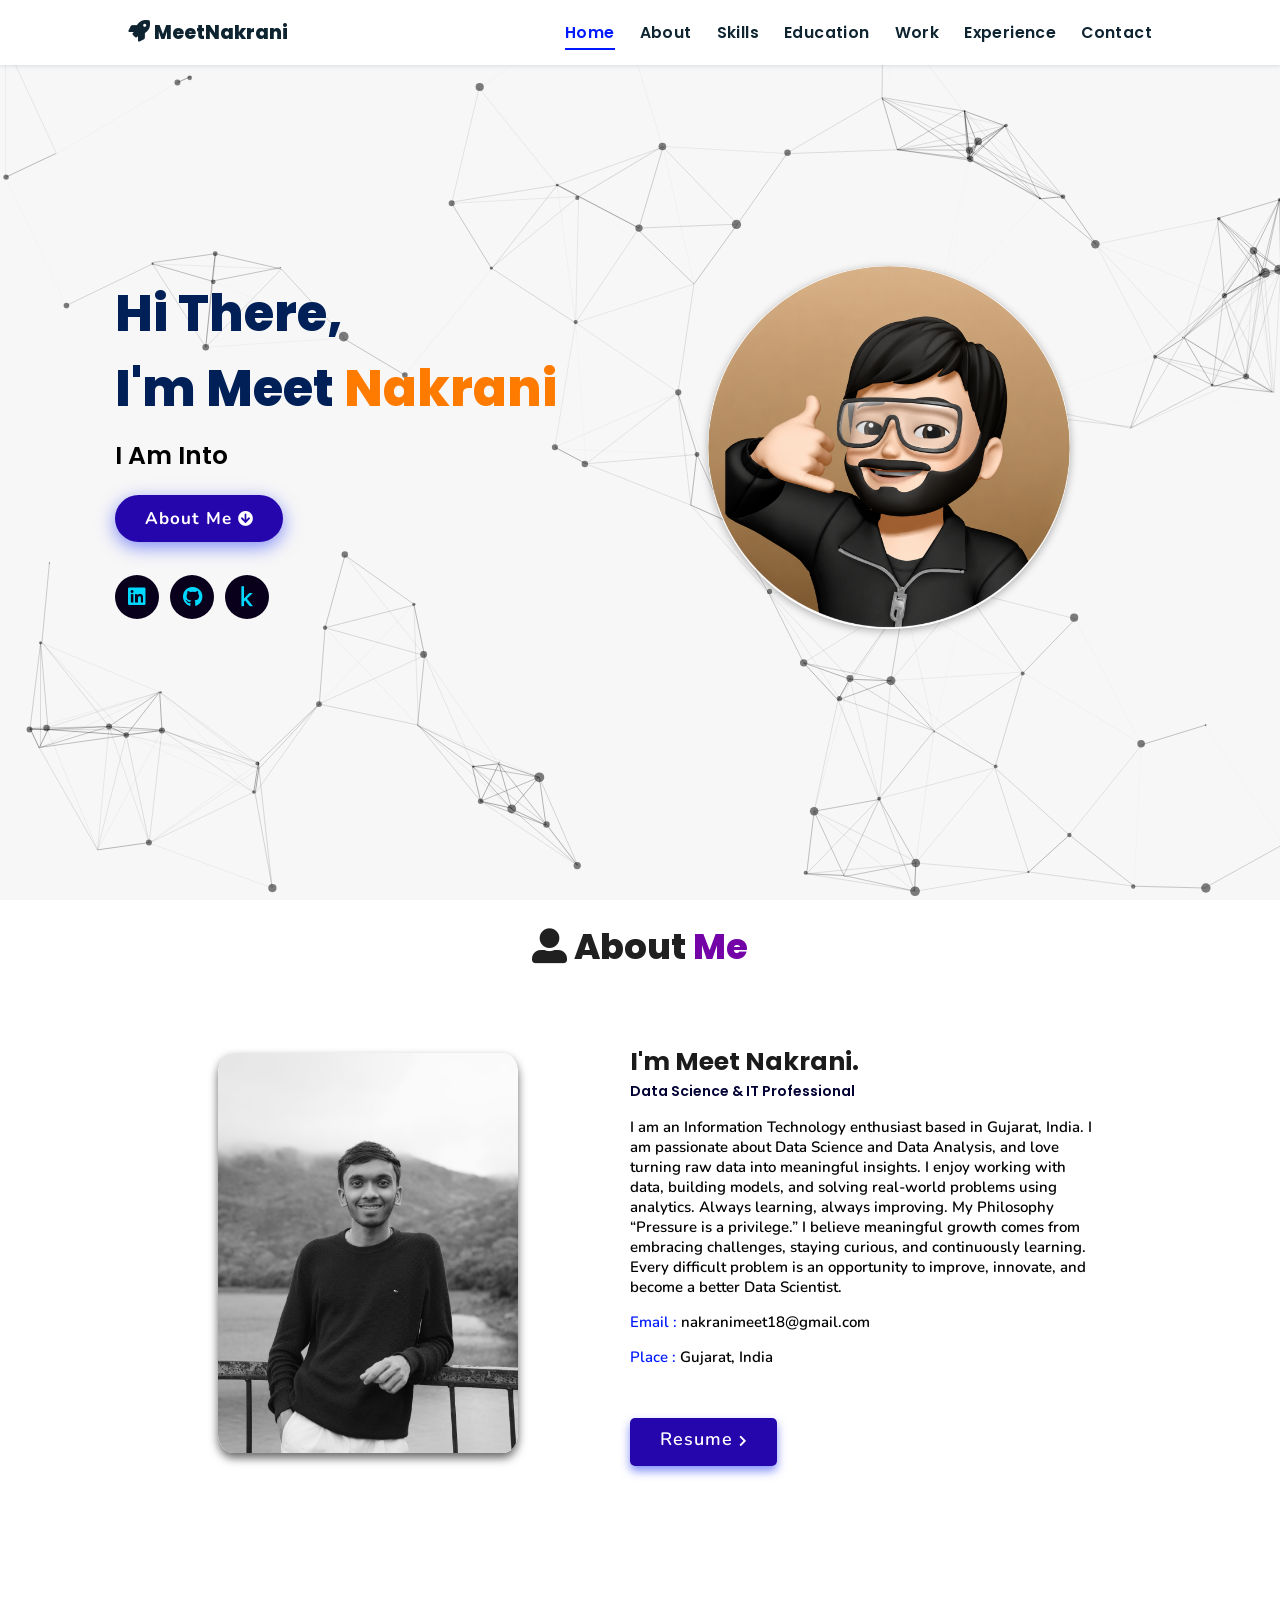
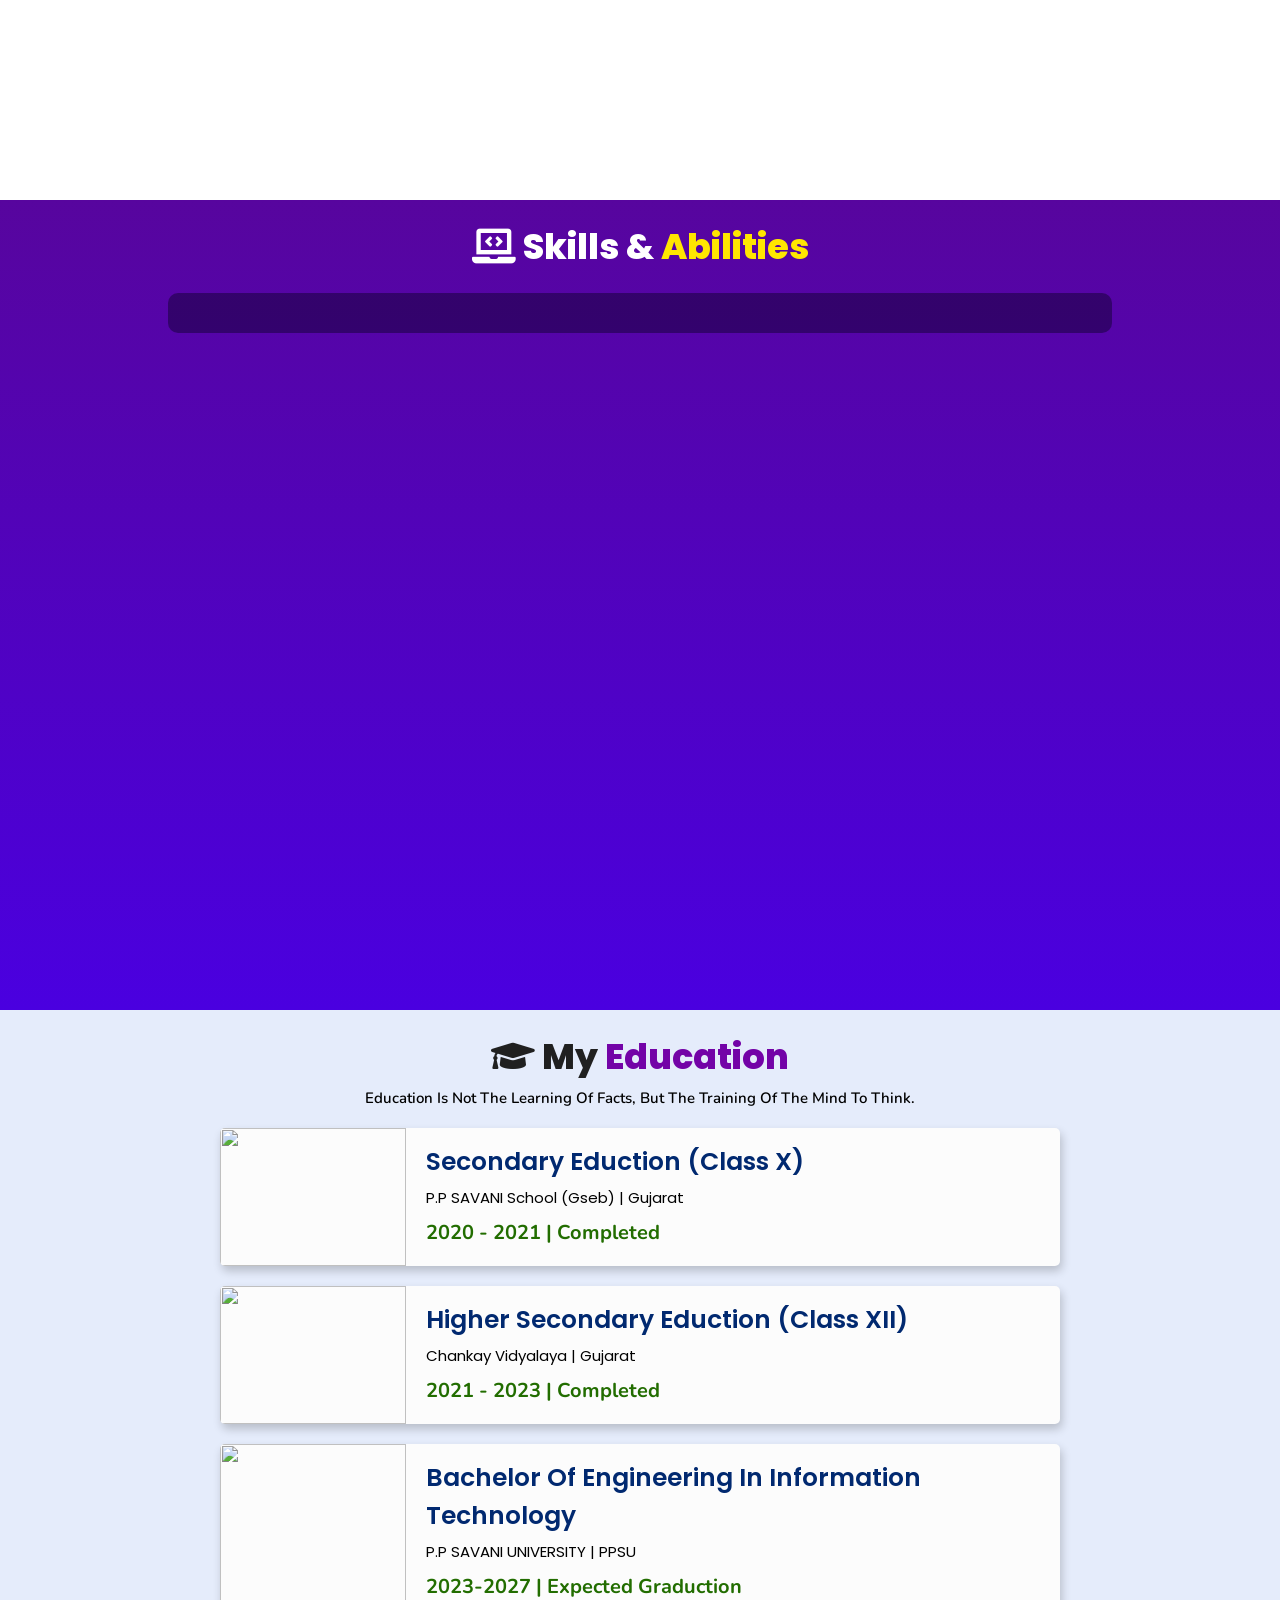
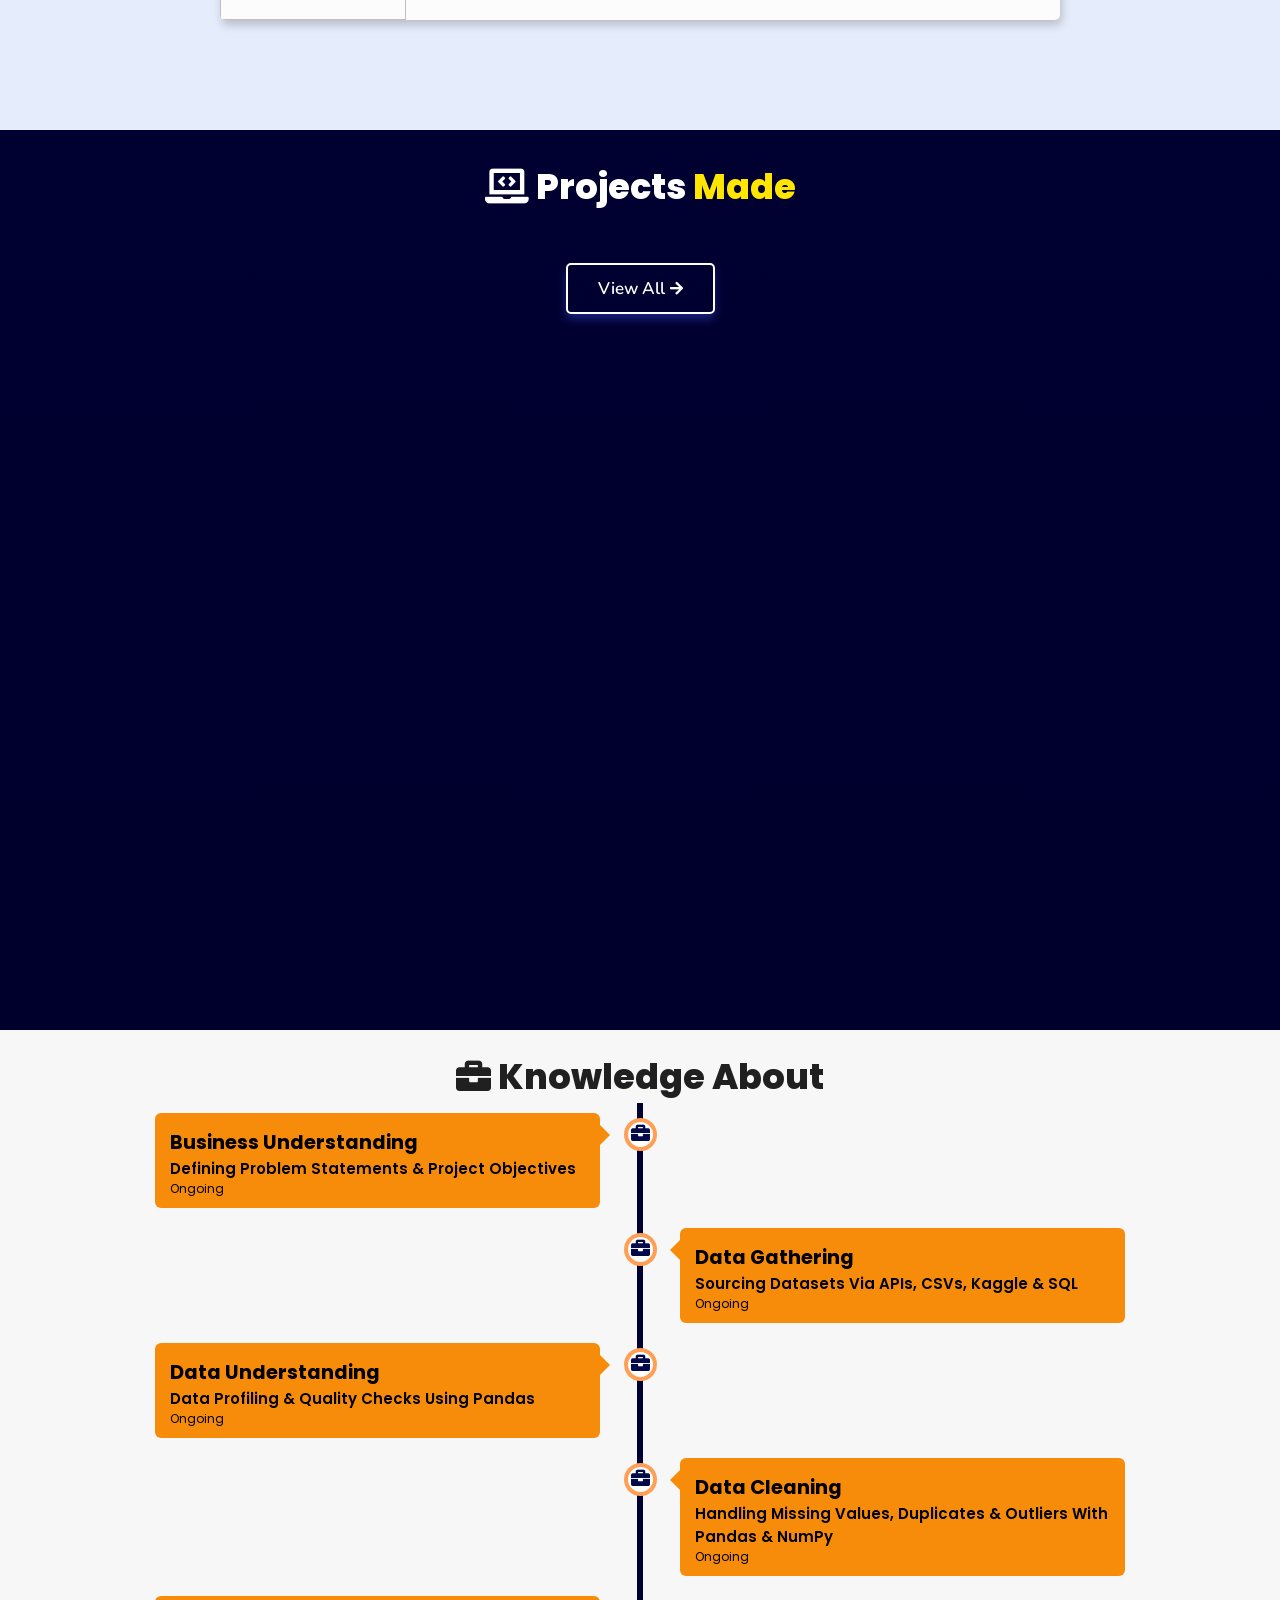
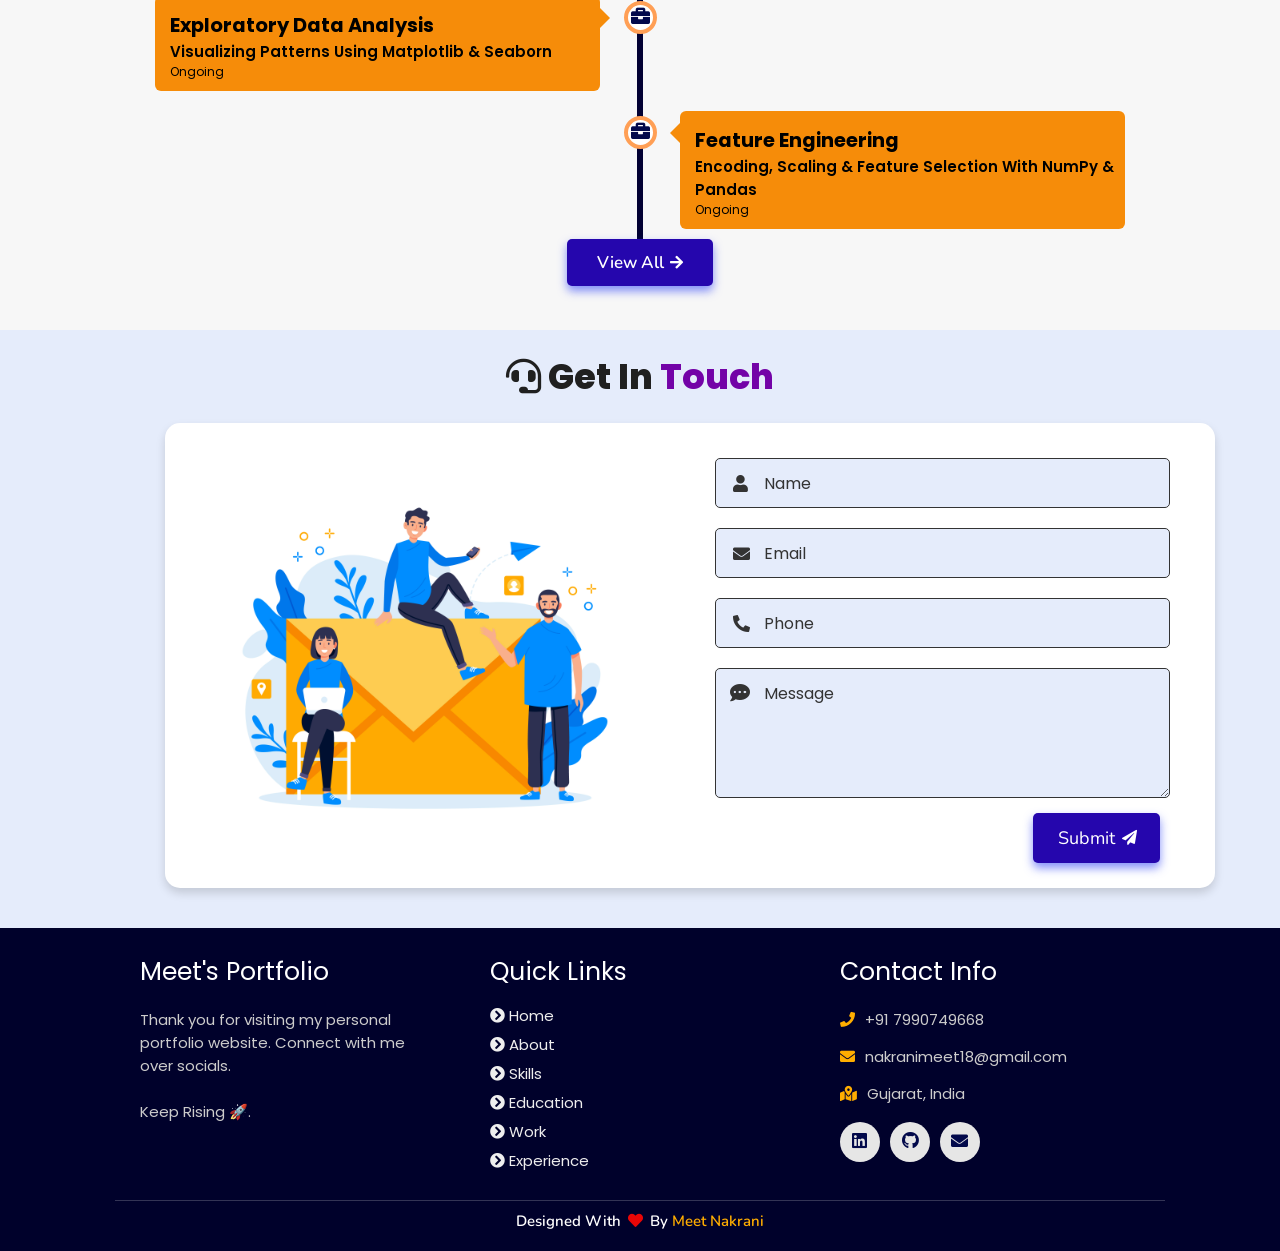
==== commit f6cf1fbc: "Update print statement from 'Hello' to 'Goodbye'" ====
--- a/index.html
+++ b/index.html
@@ -76,8 +76,8 @@
 <img draggable="false" class="tilt" src="./assets/images/profile2.jpg" alt="">
     </div>
     <div class="content">
-        <h3>I'm Meet</h3>
-        <span class="tag">Data Scientist & IT Professional</span>
+        <h3>I'm Meet Nakrani.</h3>
+        <span class="tag">Data Science & IT Professional</span>
         
         <p>I am an Information Technology enthusiast based in Gujarat, India.
           I am passionate about Data Science and Data Analysis, and love turning raw data into meaningful insights.
@@ -91,7 +91,7 @@
         <div class="box-container">
             <!-- <div class="box">
               <p><span> age: </span> 20</p>
-              <p><span> phone : </span> +91 XXX-XXX-XXXX</p>
+              <p><span> phone : </span> +91 7990749668</p>
             </div> -->
             <div class="box">
               <p><span> email : </span> nakranimeet18@gmail.com</p>
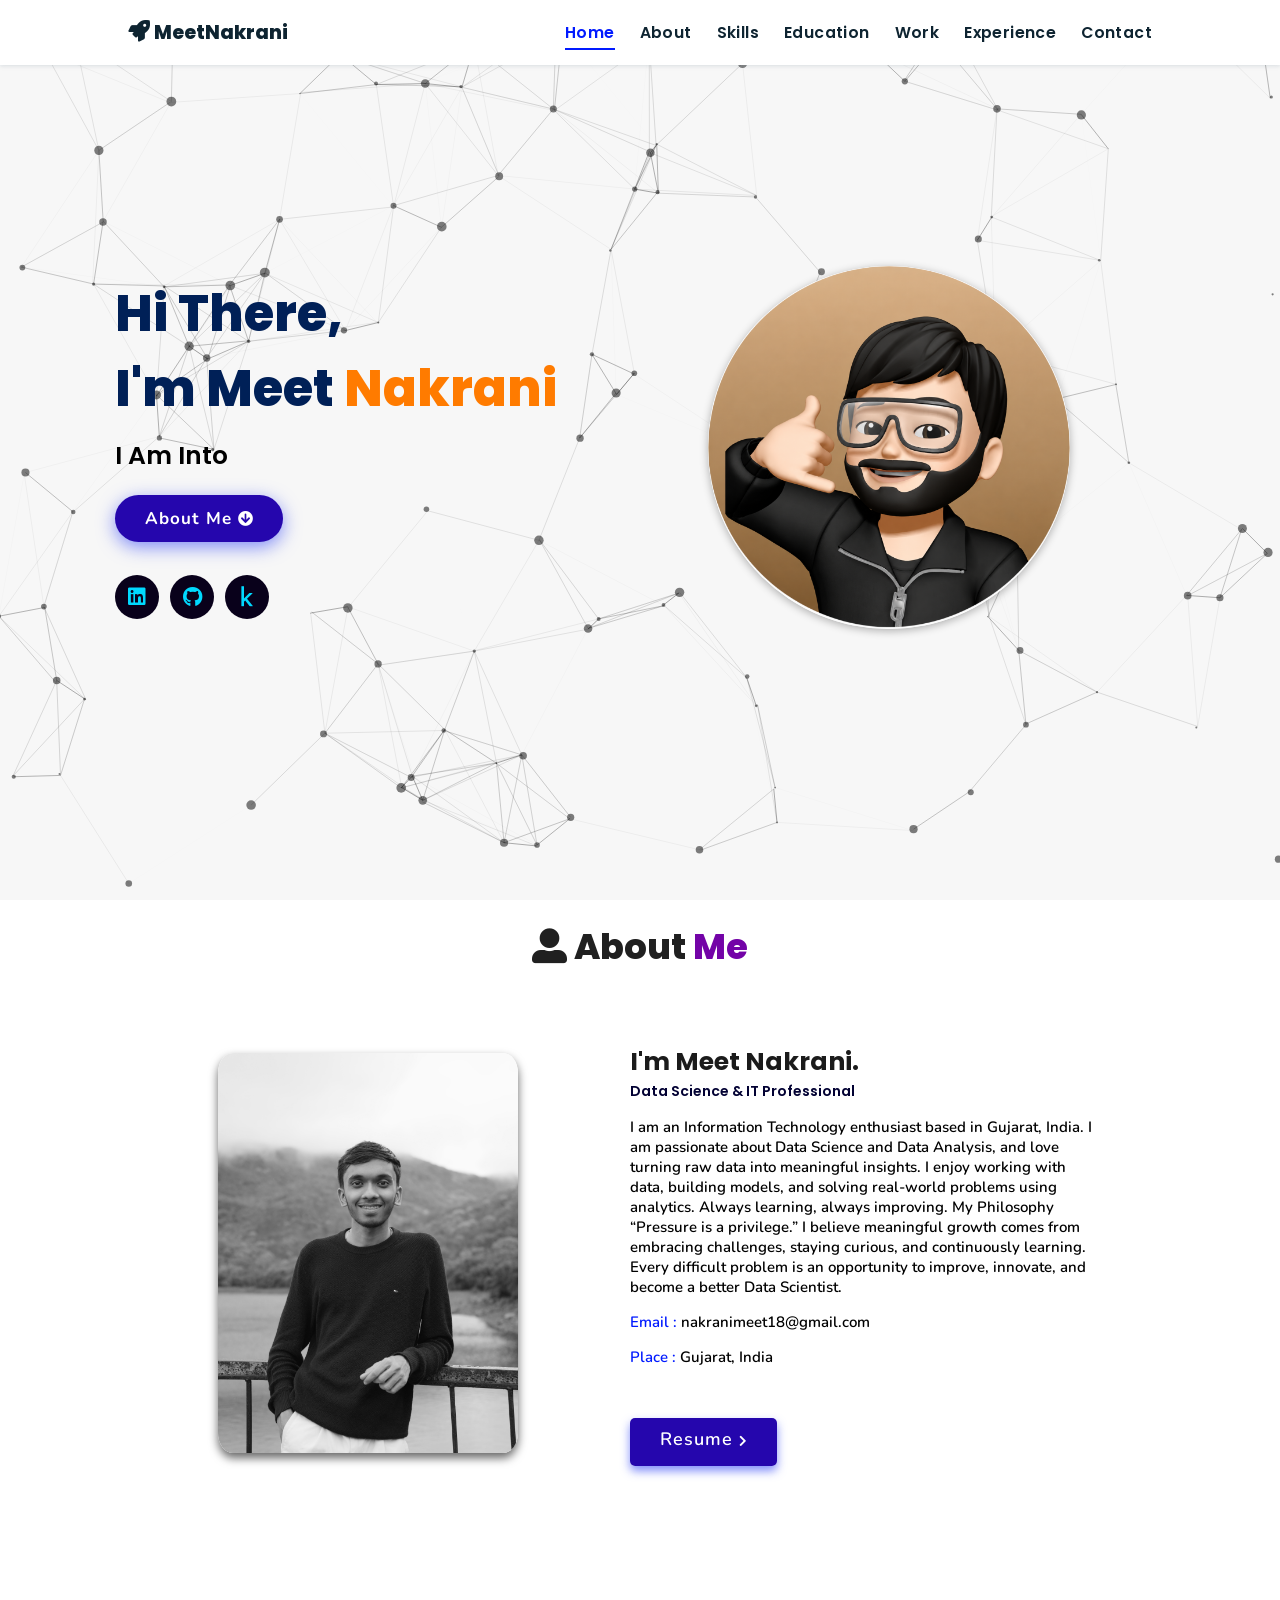
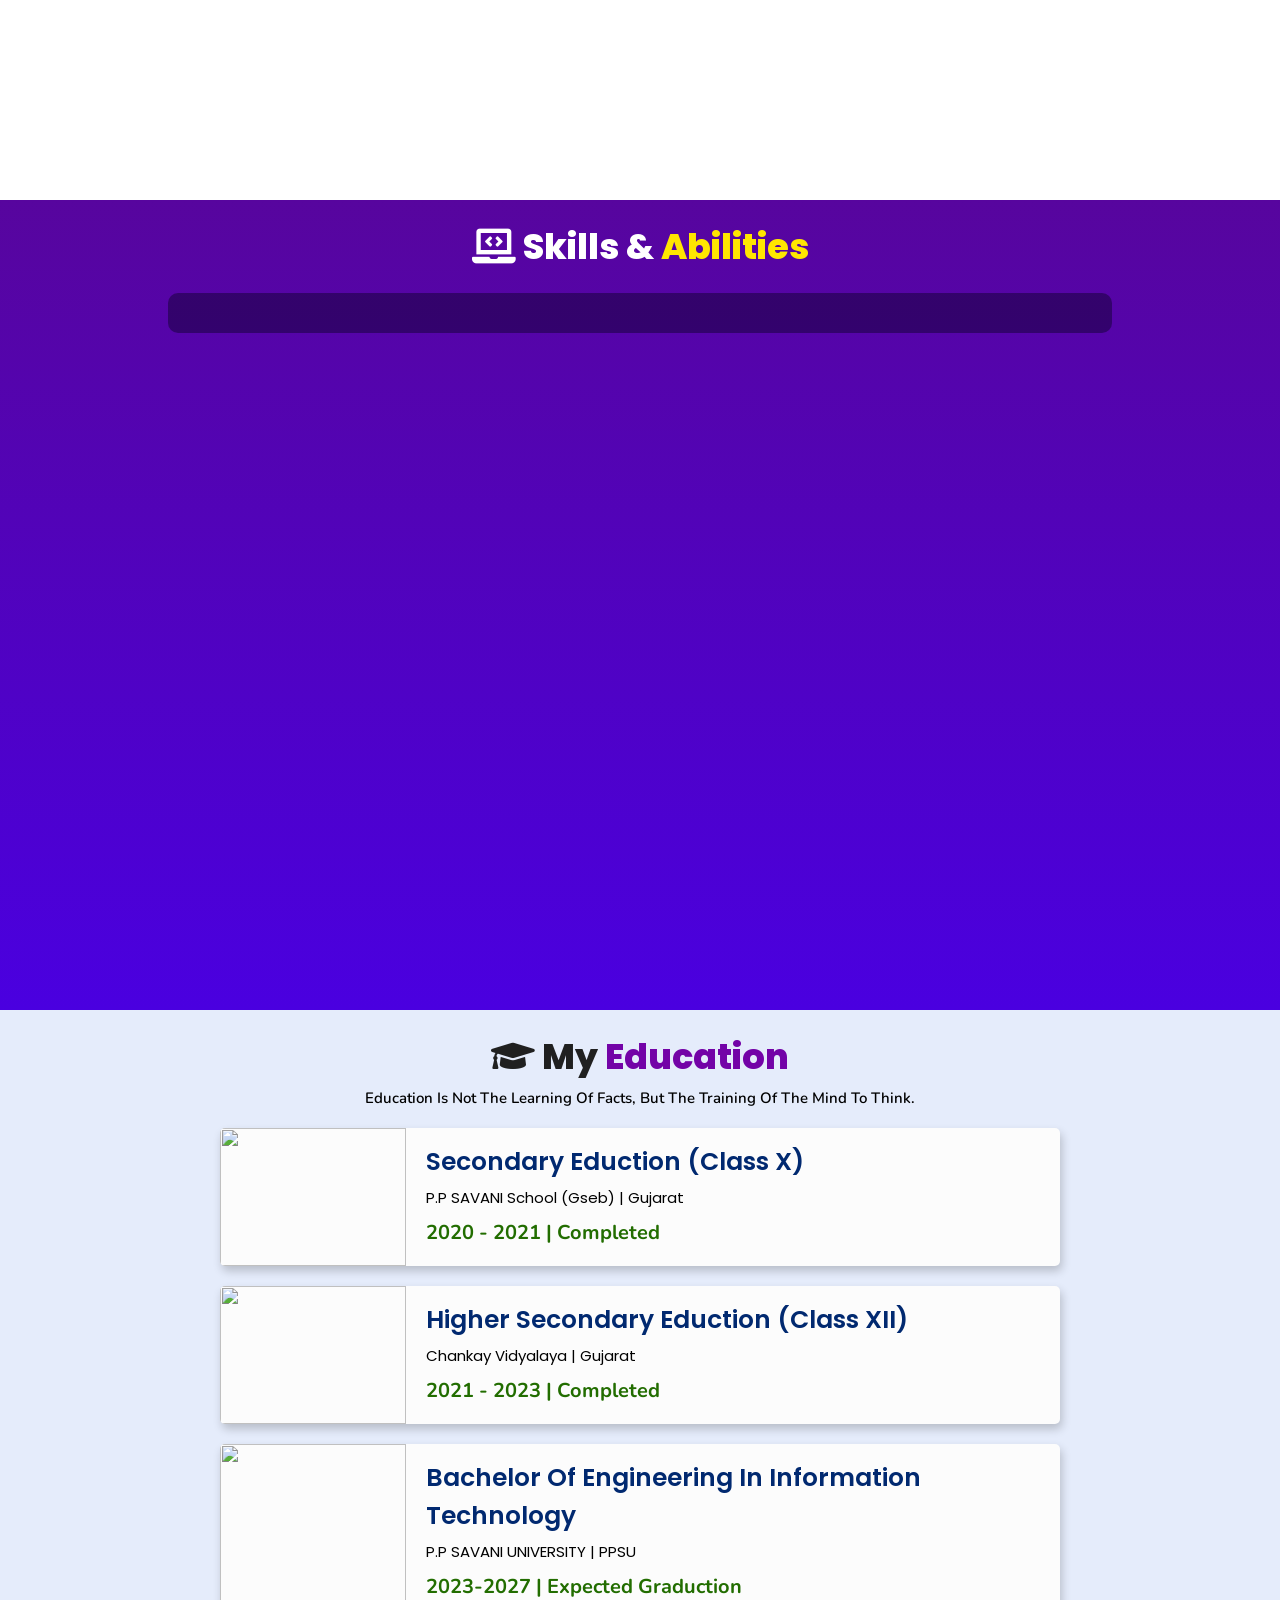
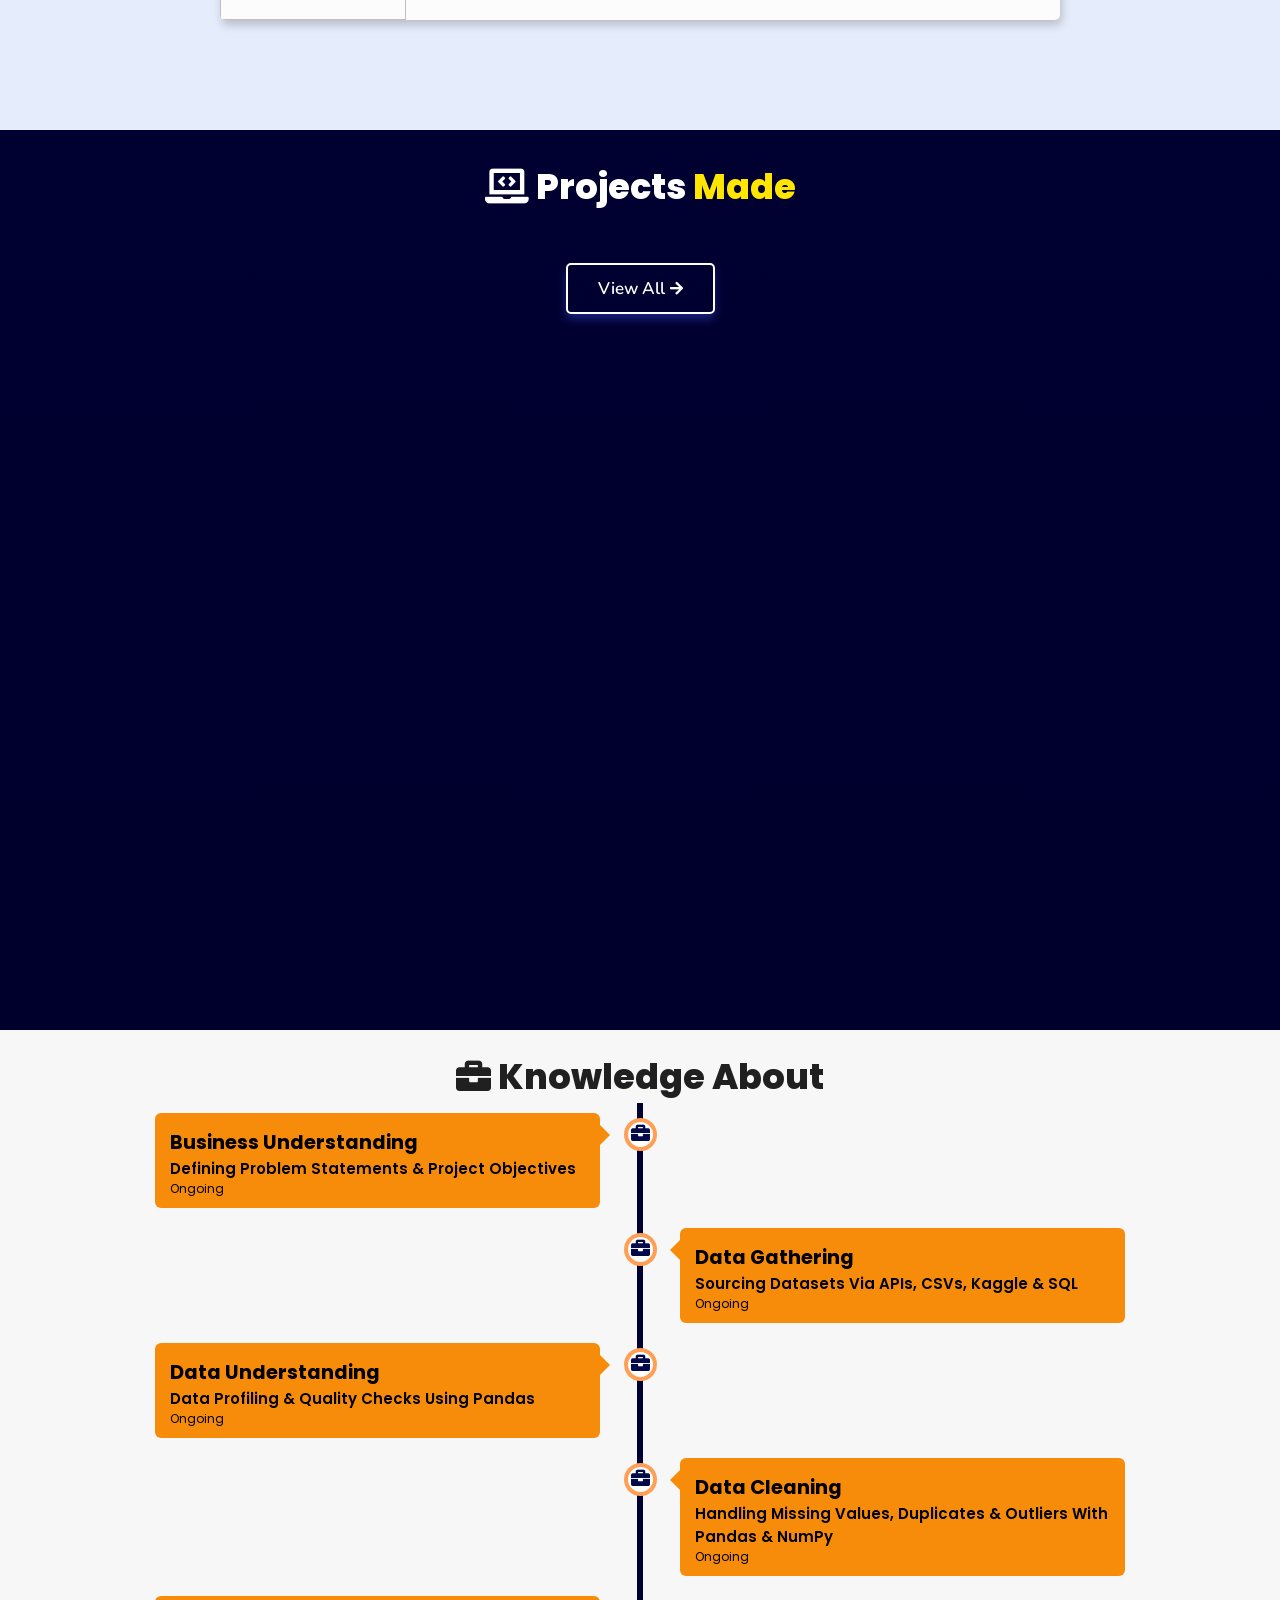
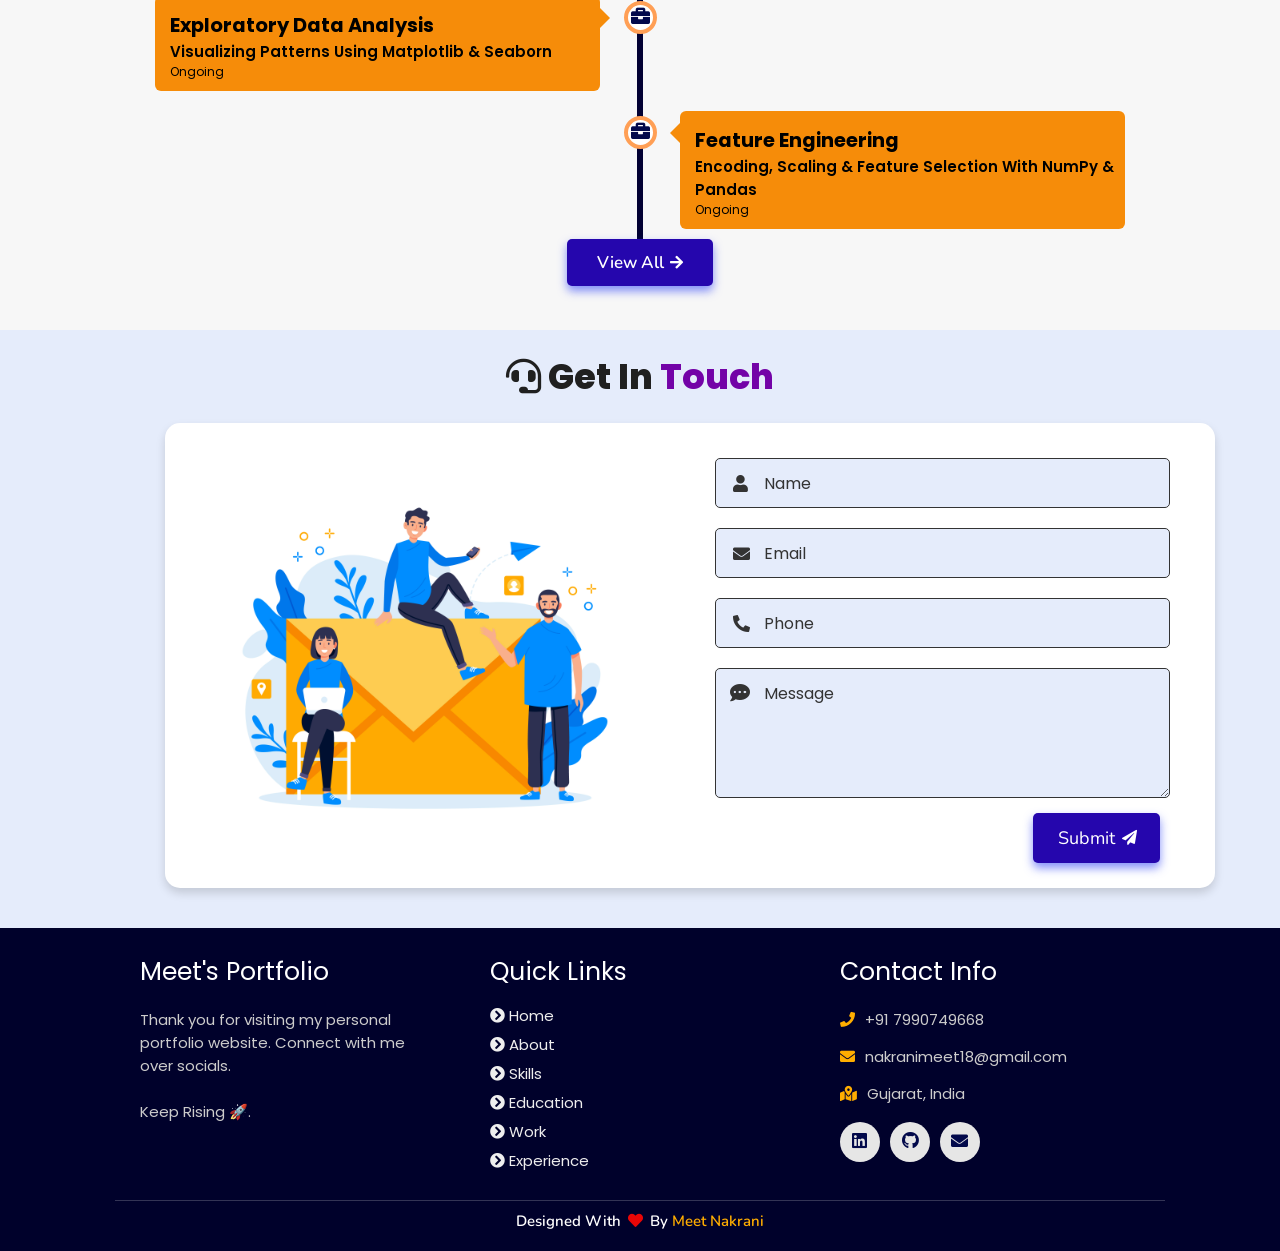
==== commit 85637dc1: "Update fmt.Println message from 'Hello' to 'Goodbye'" ====
--- a/index.html
+++ b/index.html
@@ -11,7 +11,7 @@
     <!-- Font Awesome -->
     <link rel="stylesheet" href="https://cdnjs.cloudflare.com/ajax/libs/font-awesome/5.15.3/css/all.min.css" integrity="sha512-iBBXm8fW90+nuLcSKlbmrPcLa0OT92xO1BIsZ+ywDWZCvqsWgccV3gFoRBv0z+8dLJgyAHIhR35VZc2oM/gI1w==" crossorigin="anonymous" referrerpolicy="no-referrer" />
     <!-- Favicon -->
-   <link id='hero' rel="shortcut icon" href="./assets/images/hero.png" type="image/x-png">
+   <link id='hero' rel="shortcut icon" href="./assets/images/hero1.1.png" type="image/x-png">
     <title>Portfolio | Meet Nakrani</title>
 </head>
 <body oncontextmenu="return false">
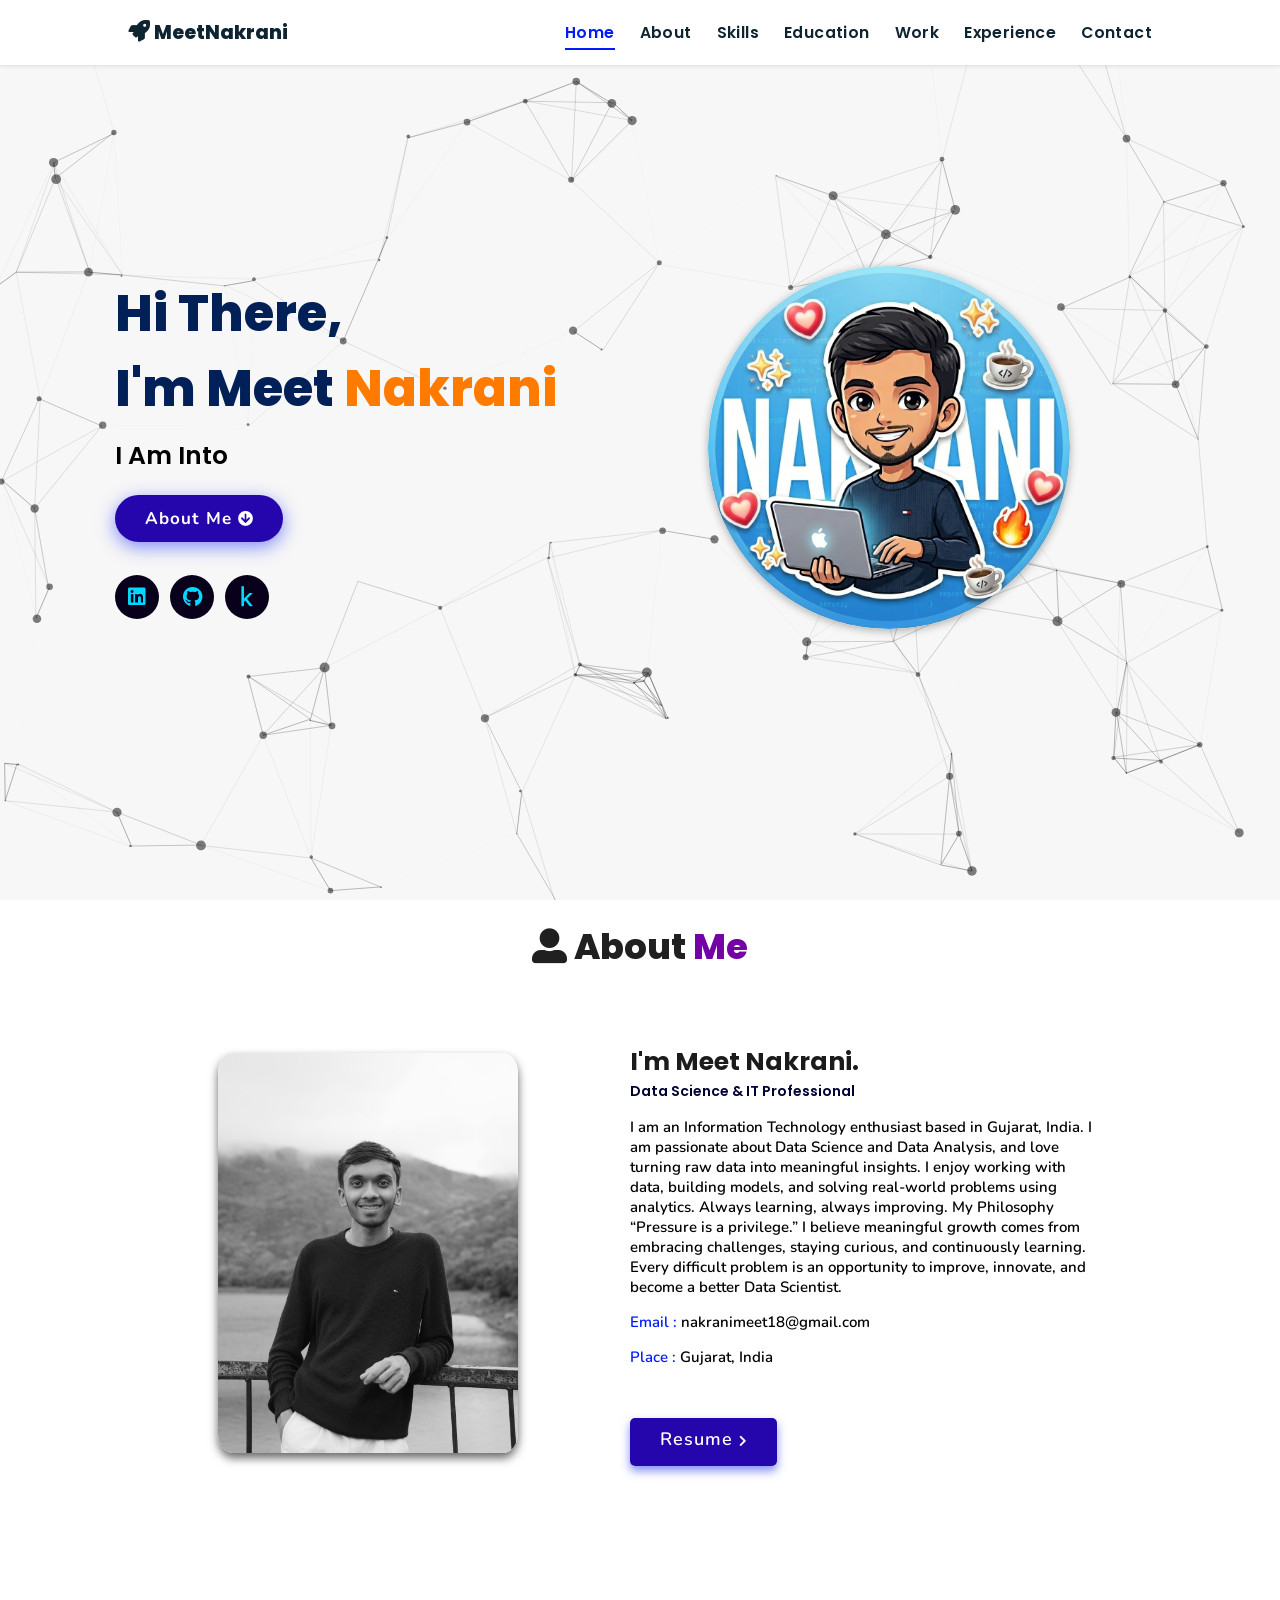
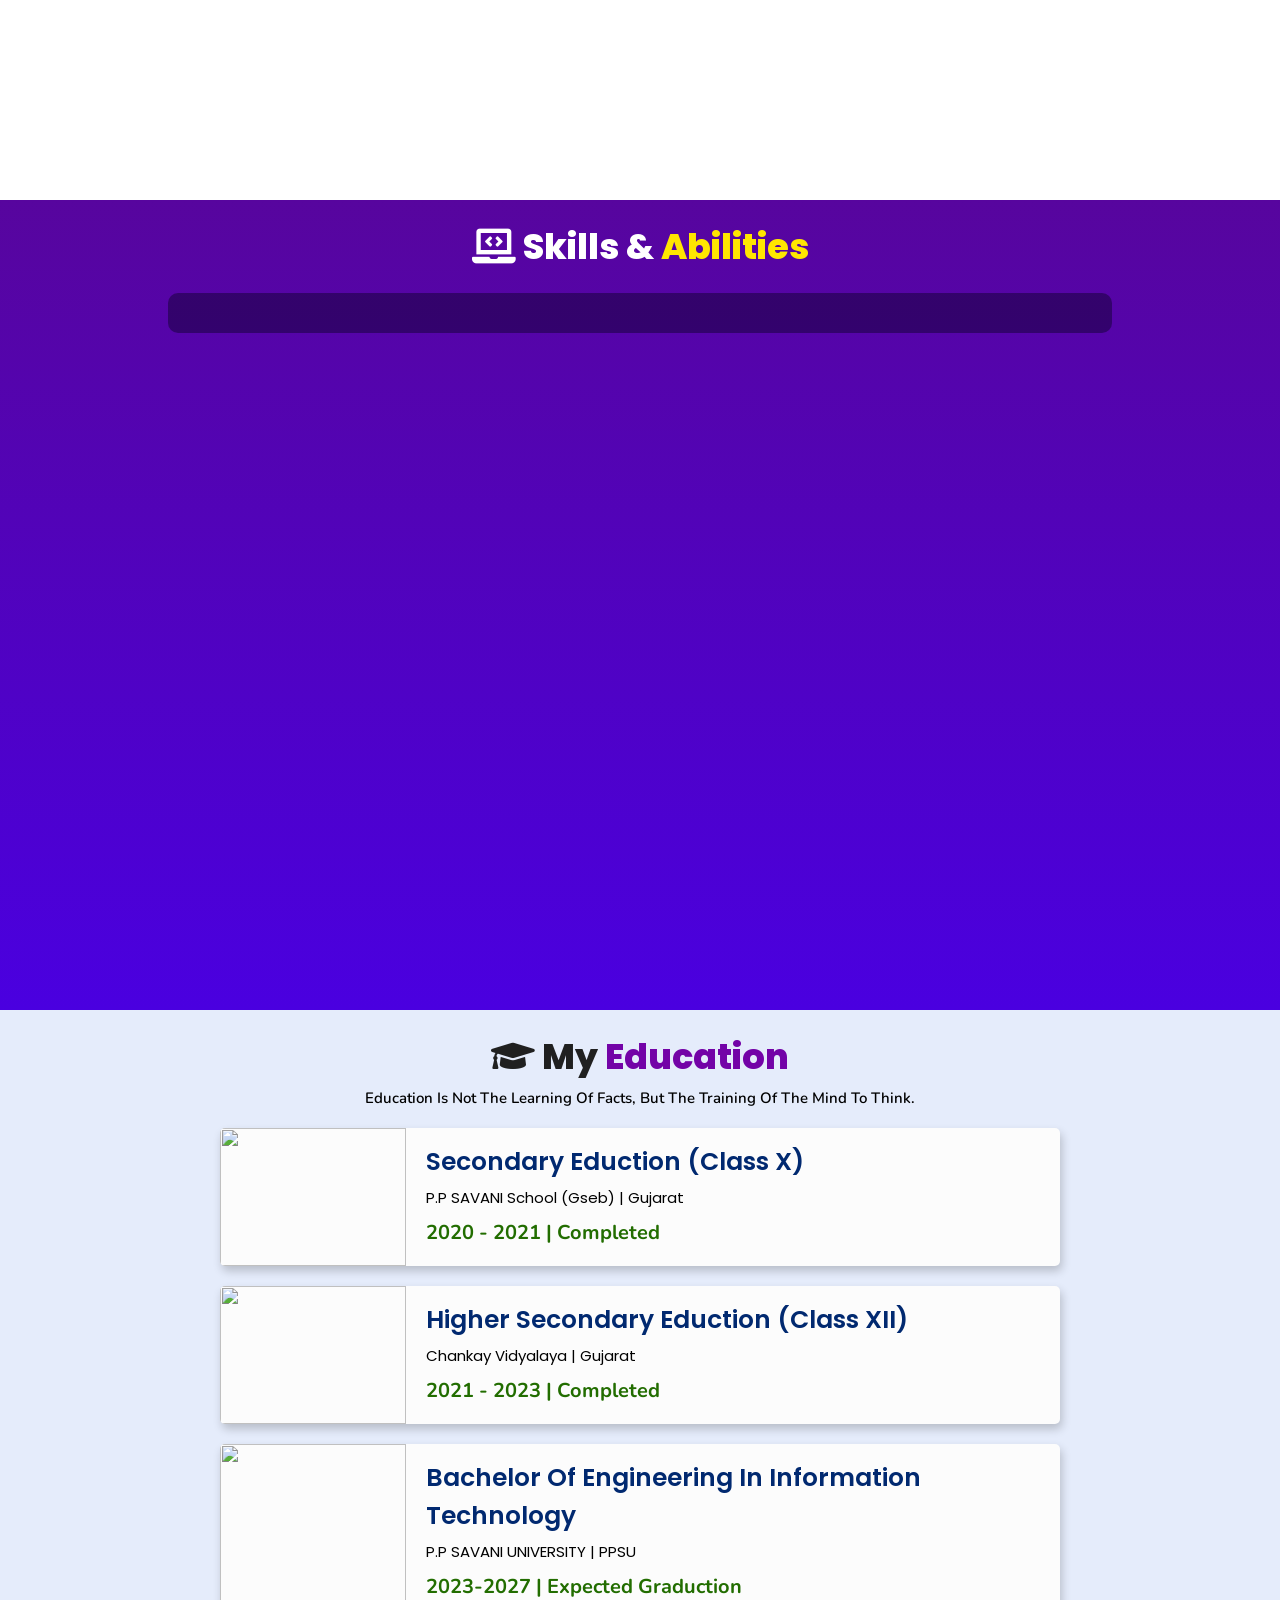
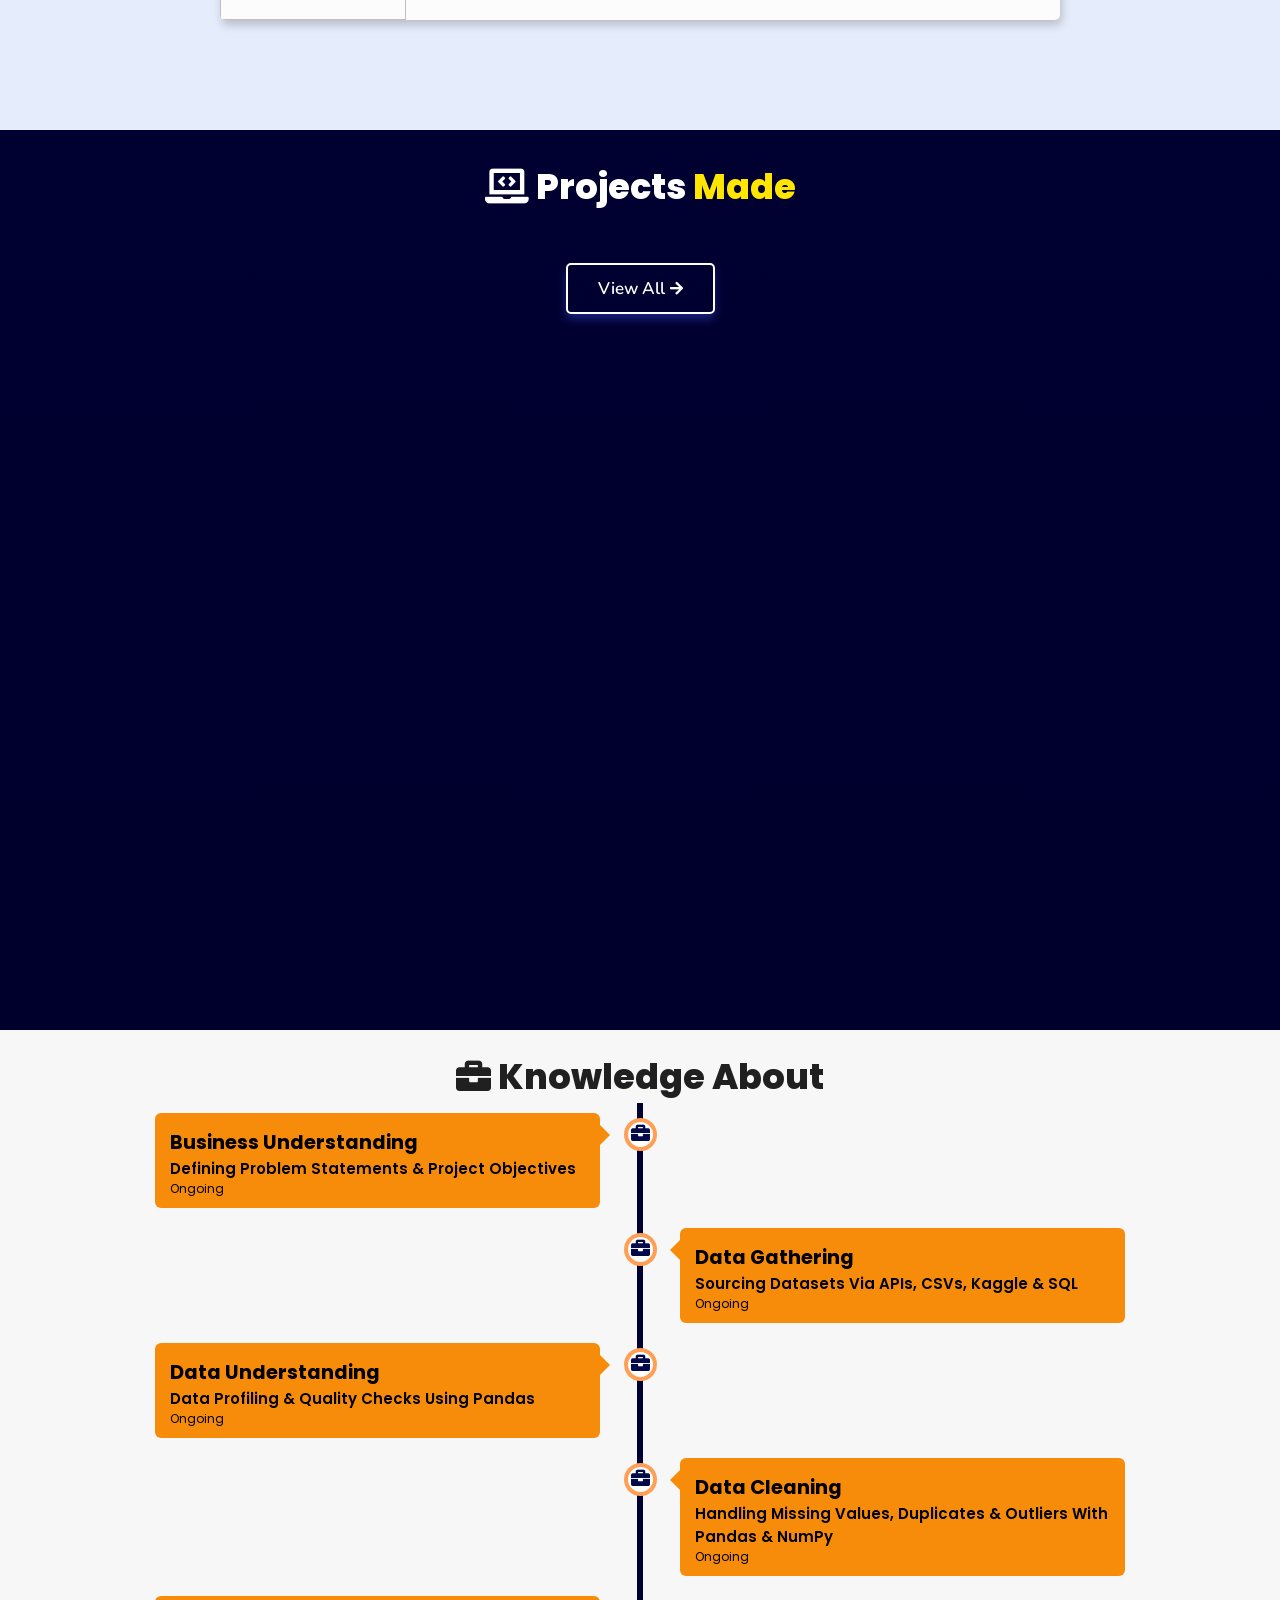
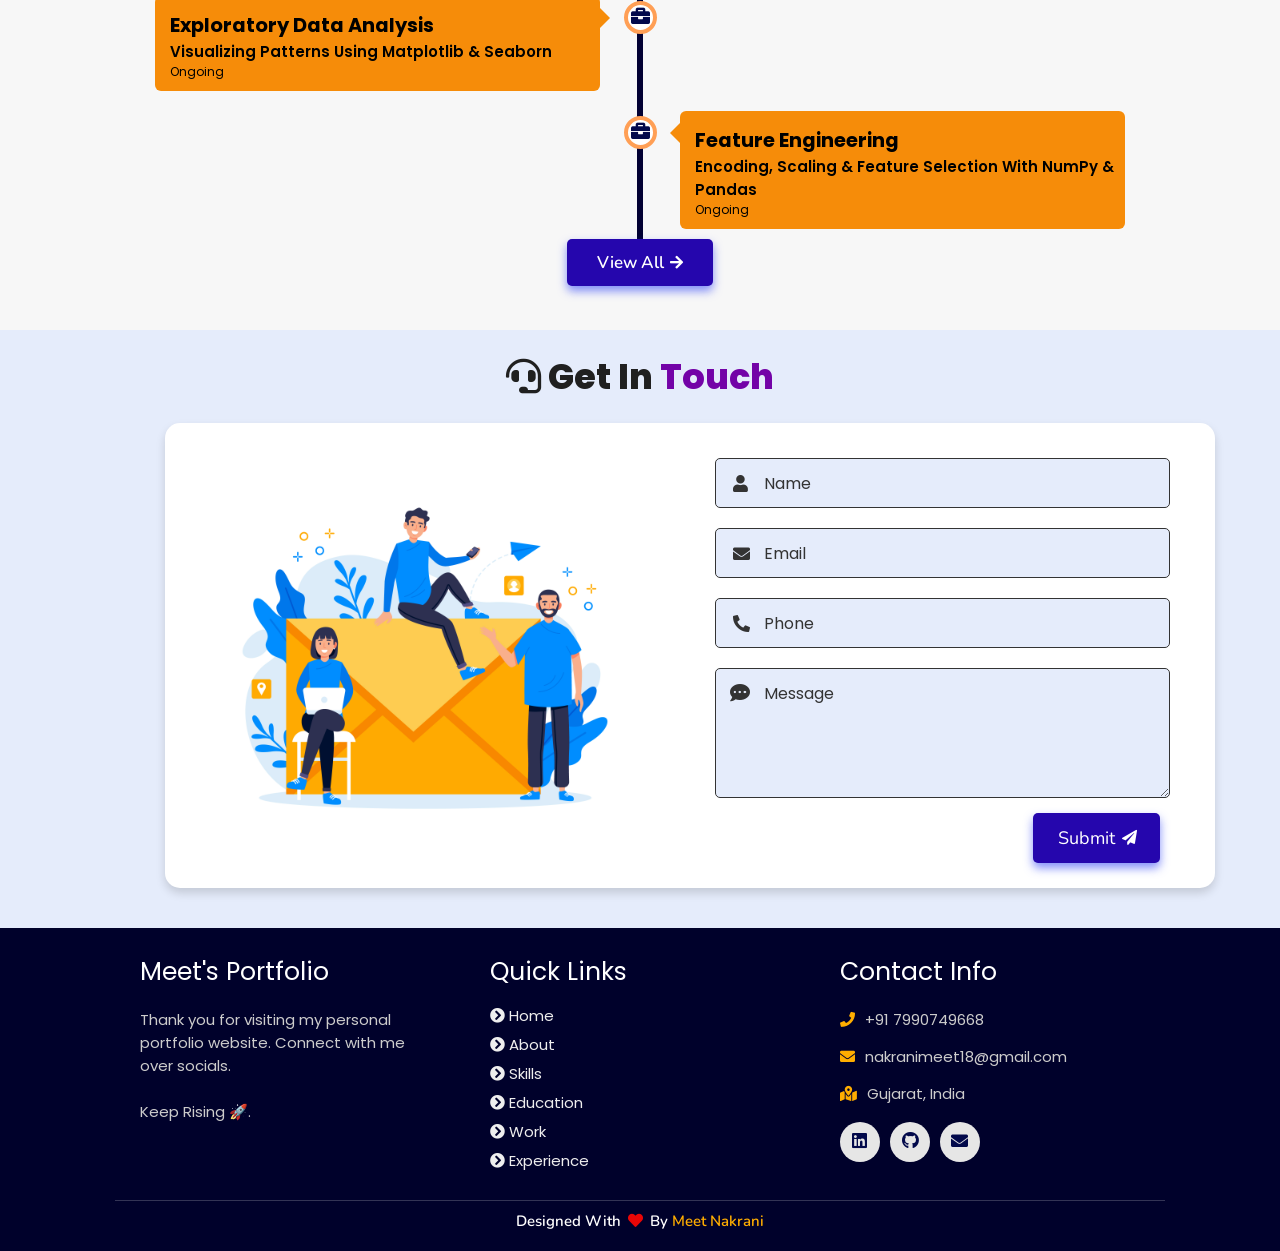
==== commit a1a9d417: "Update greeting from 'Hello' to 'Goodbye'" ====
--- a/index.html
+++ b/index.html
@@ -60,7 +60,7 @@
       </div>
     </div>
 <div class="image">
-   <img draggable="false" class="tilt" src="./assets/images/hero.png" alt="">
+   <img draggable="false" class="tilt" src="./assets/images/hero1.1.png" alt="">
 </div>
 </section>
 <!-- hero section ends -->
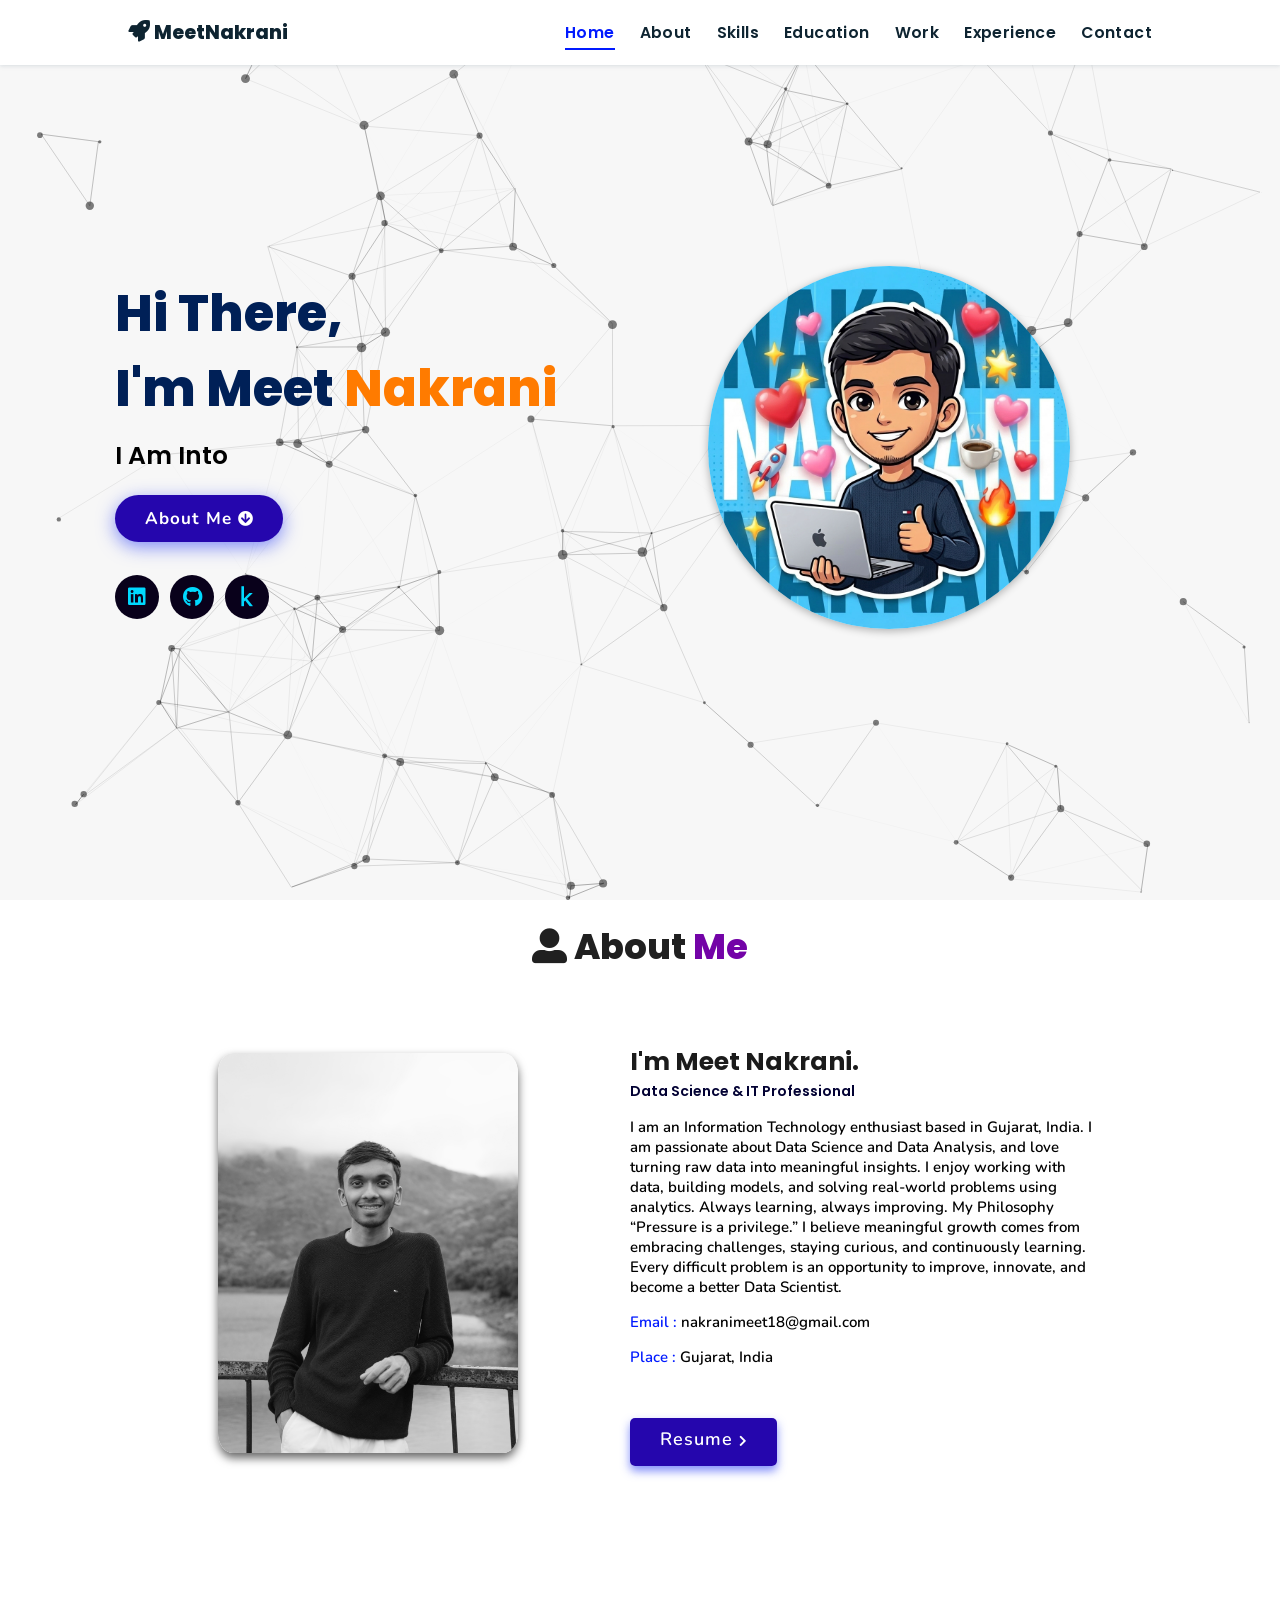
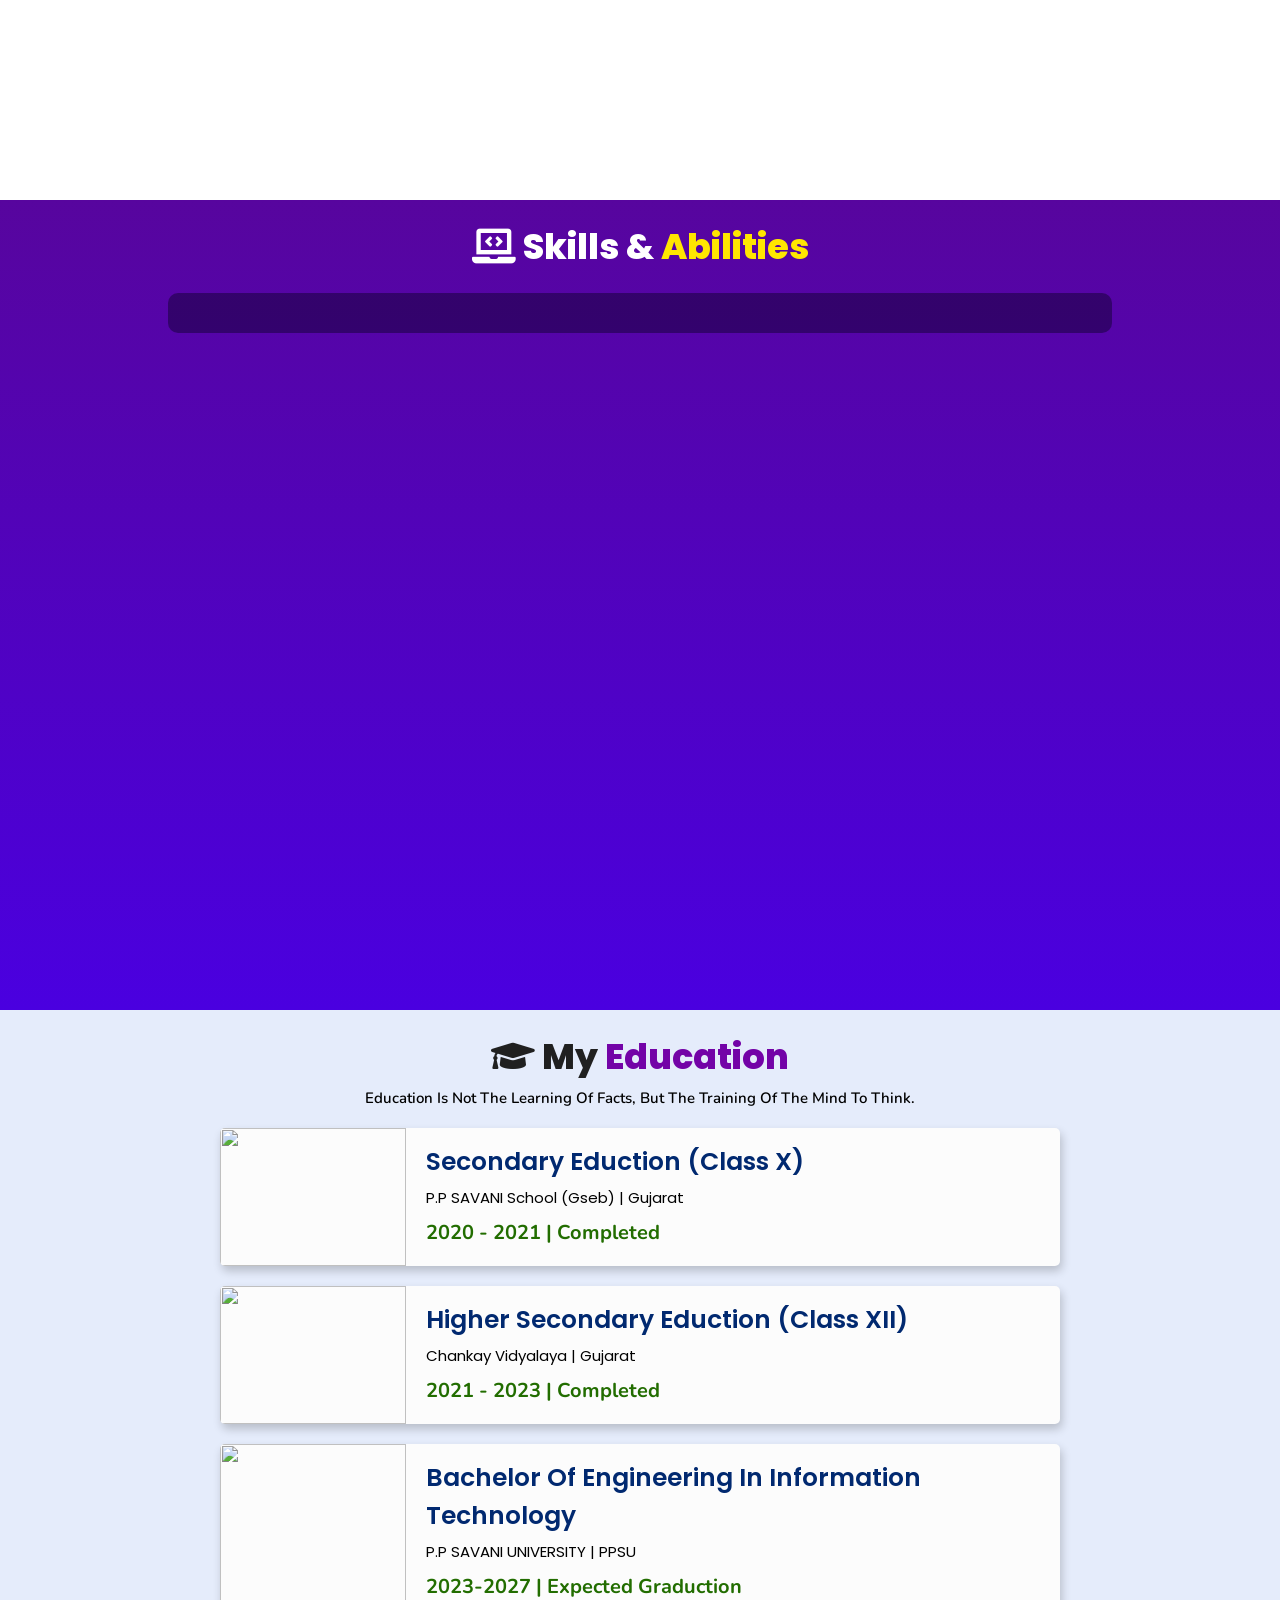
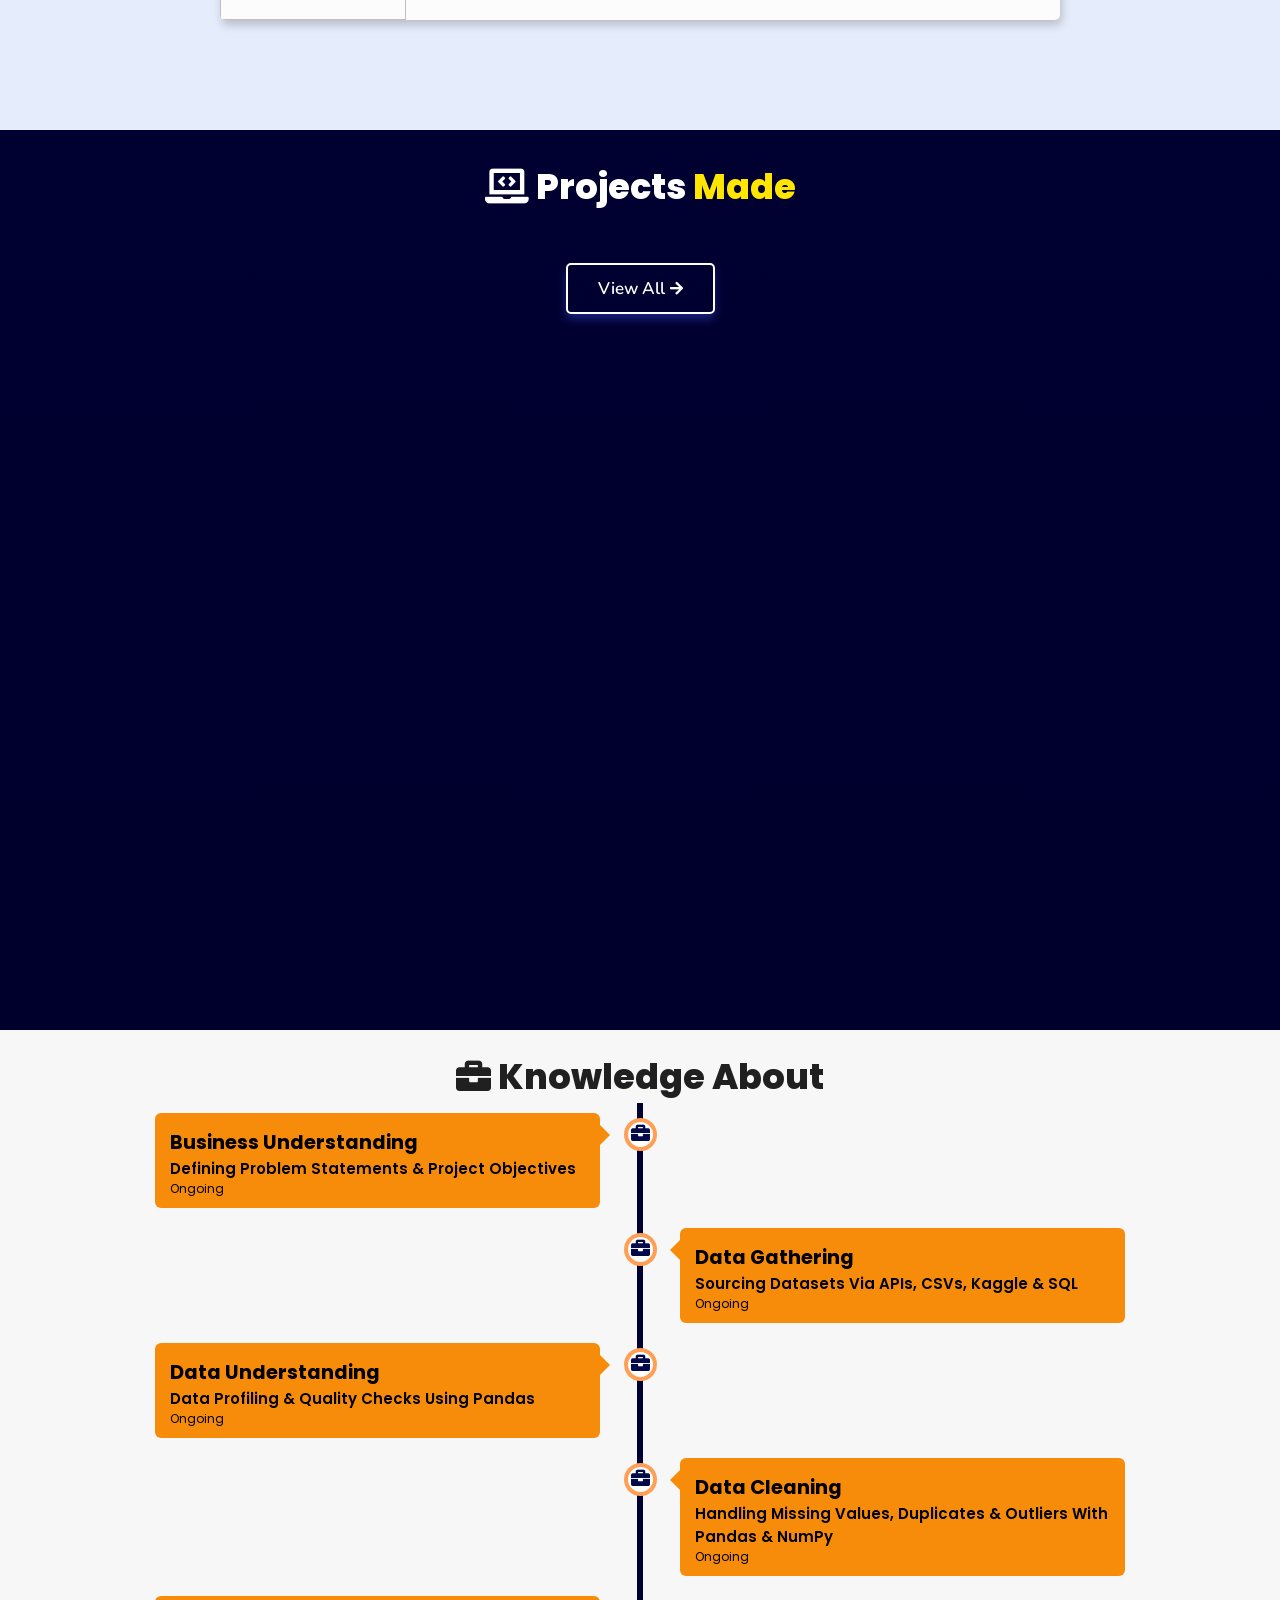
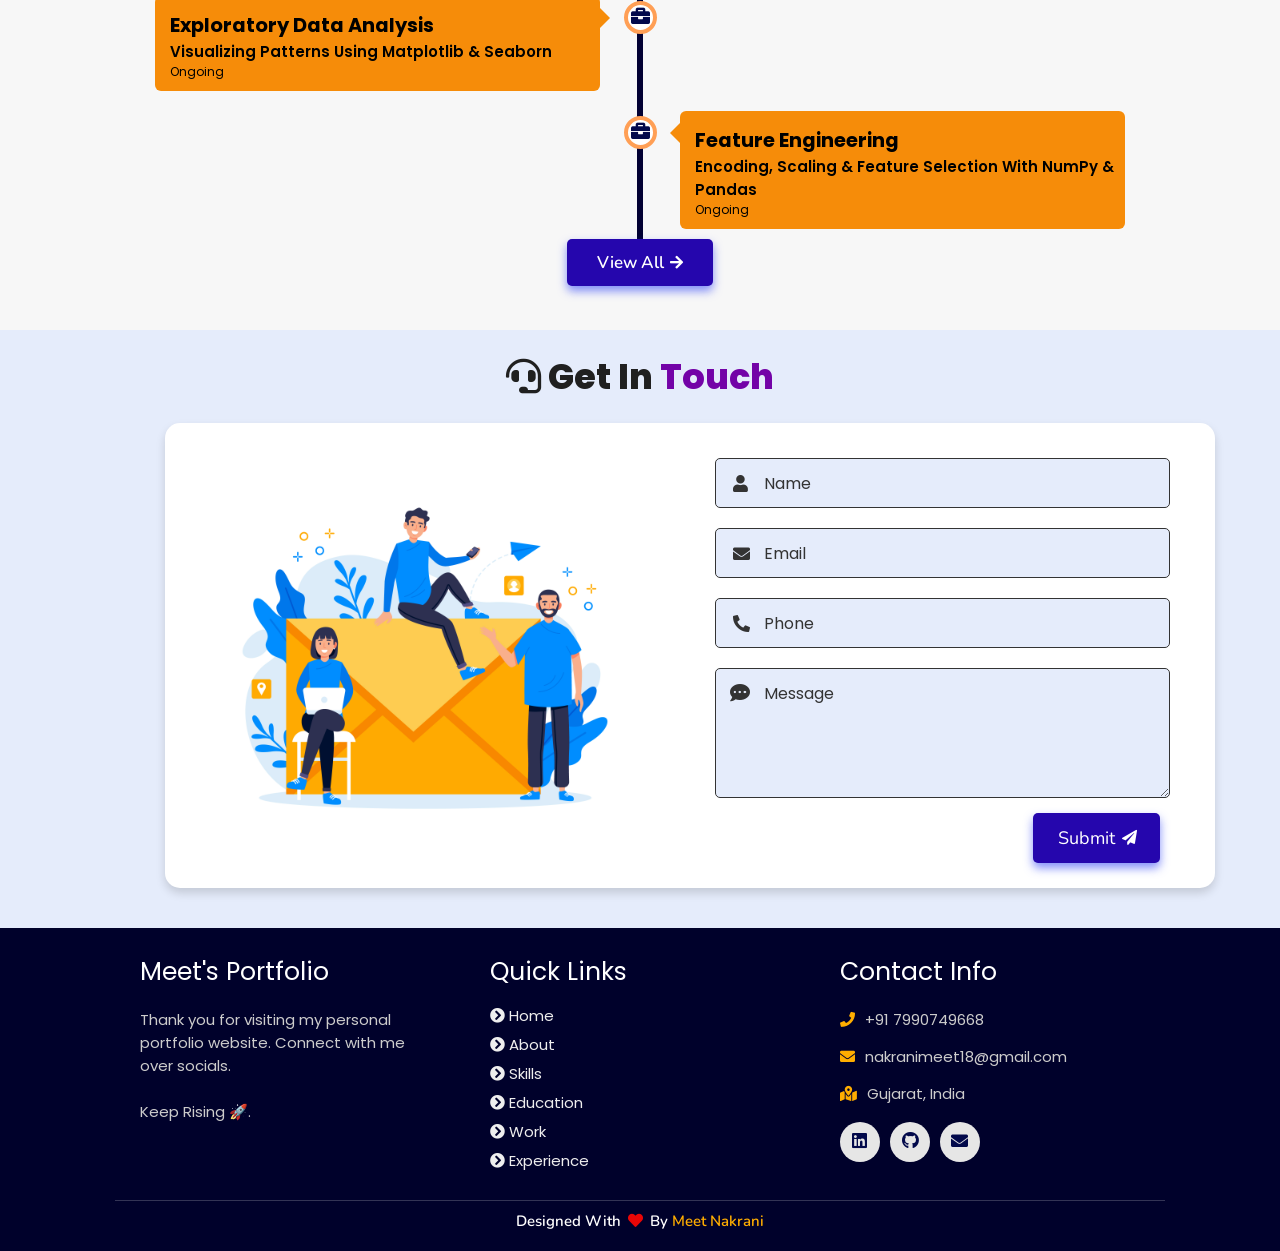
==== commit 7bcac671: "Update print statement from 'Hello' to 'Goodbye'" ====
--- a/index.html
+++ b/index.html
@@ -60,7 +60,7 @@
       </div>
     </div>
 <div class="image">
-   <img draggable="false" class="tilt" src="./assets/images/hero1.1.png" alt="">
+   <img draggable="false" class="tilt" src="./assets/images/hero1.2.png" alt="">
 </div>
 </section>
 <!-- hero section ends -->
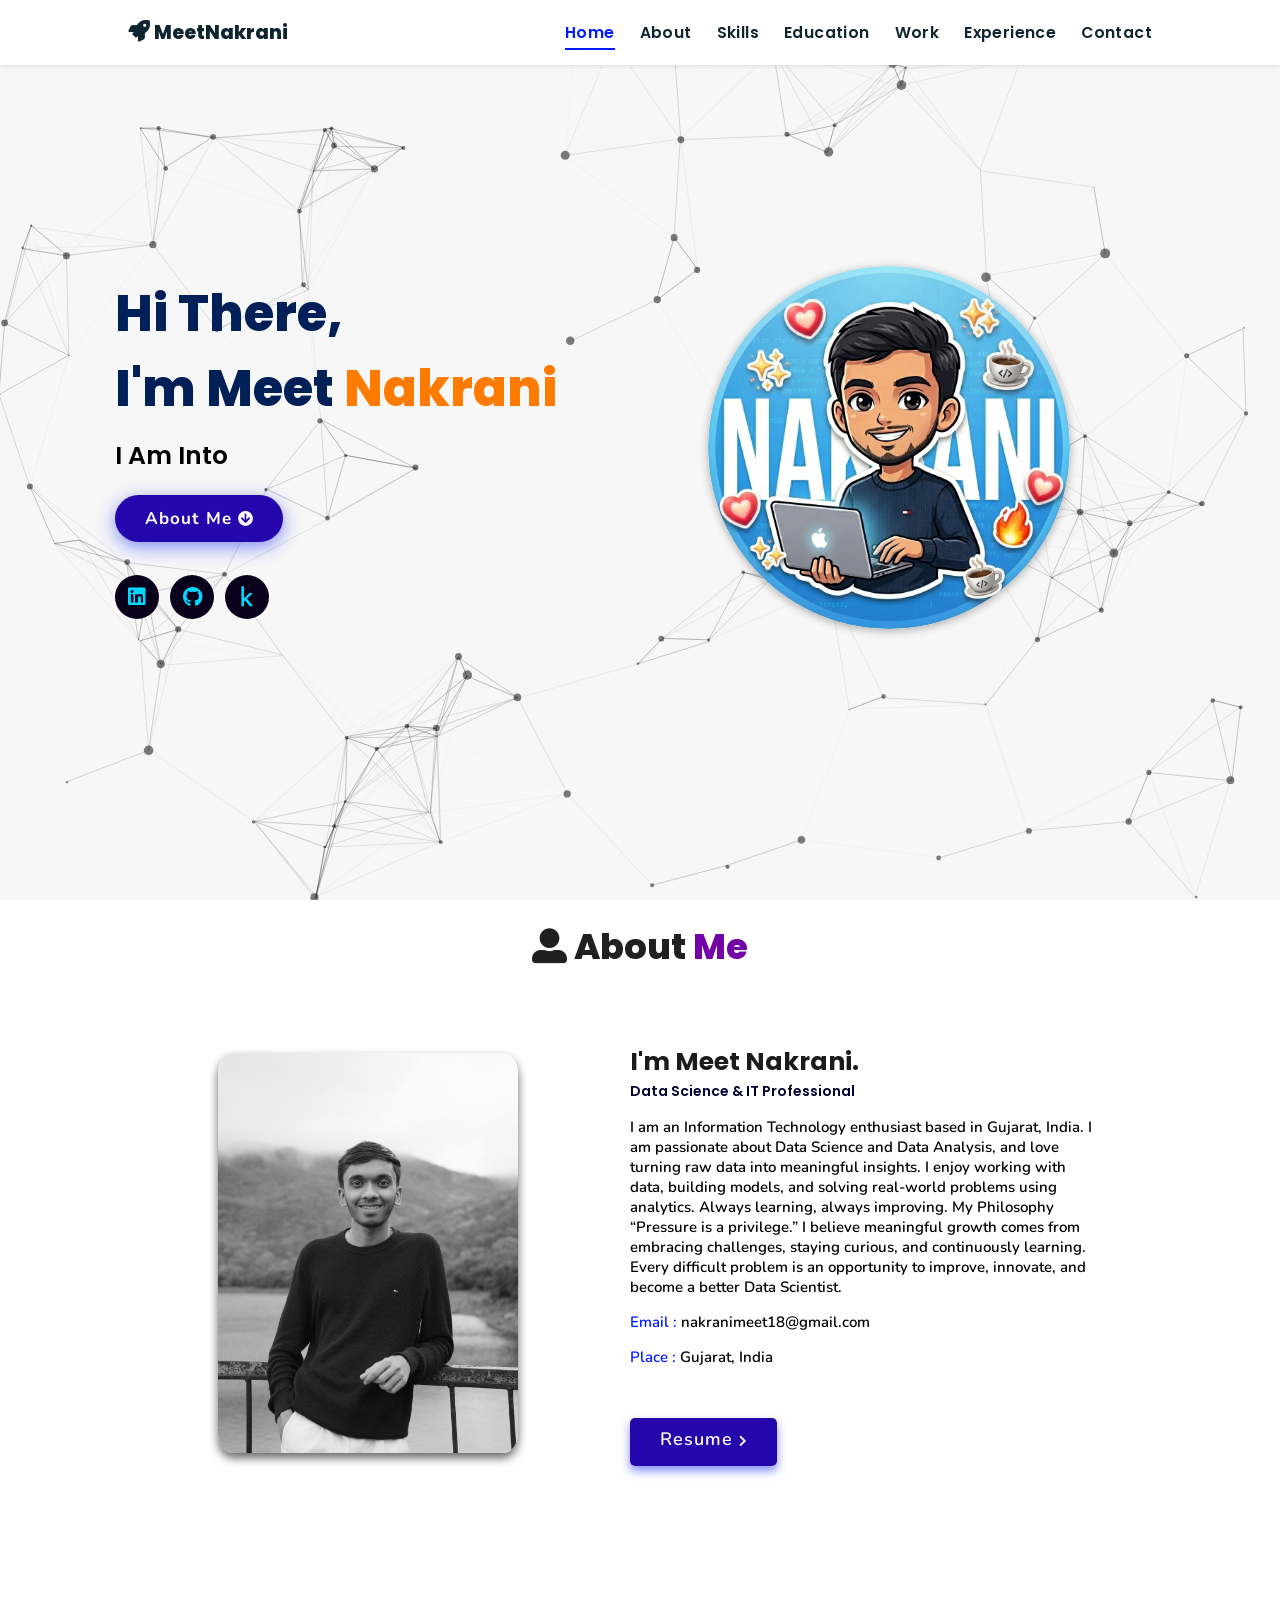
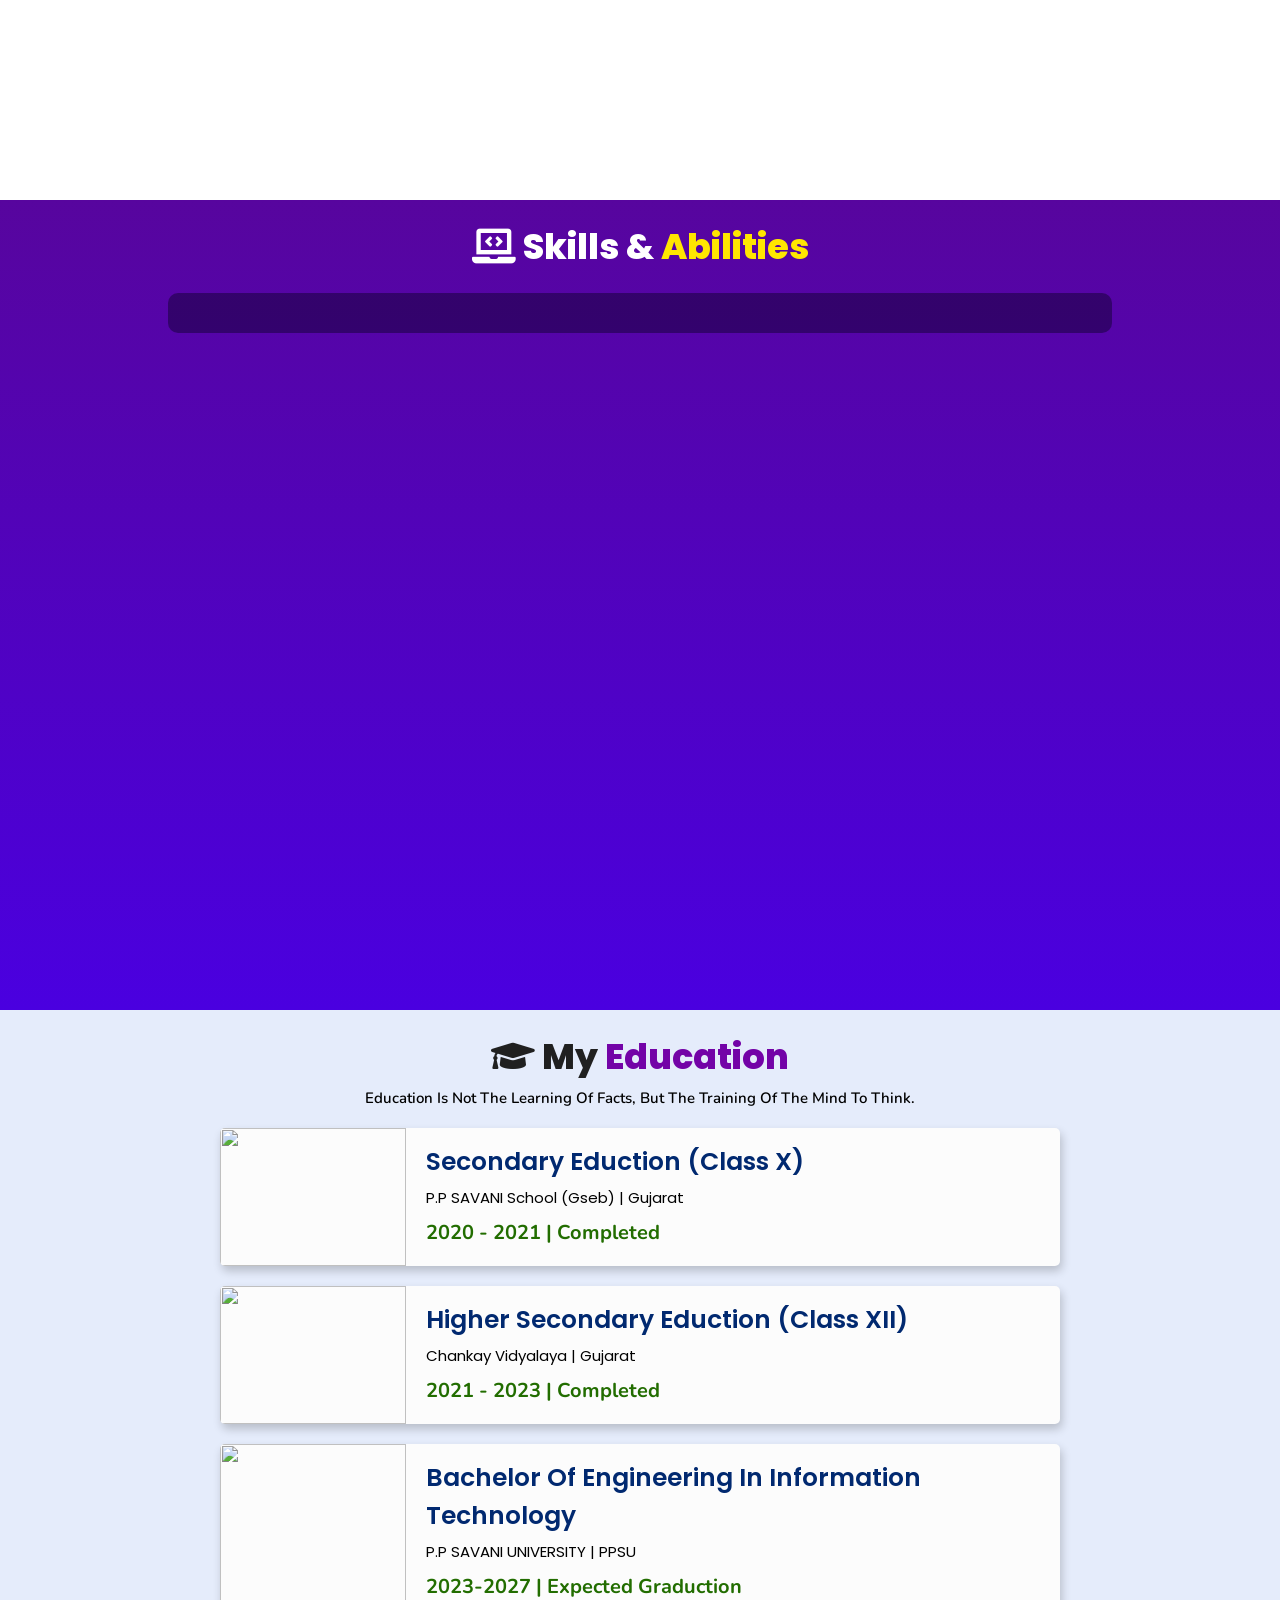
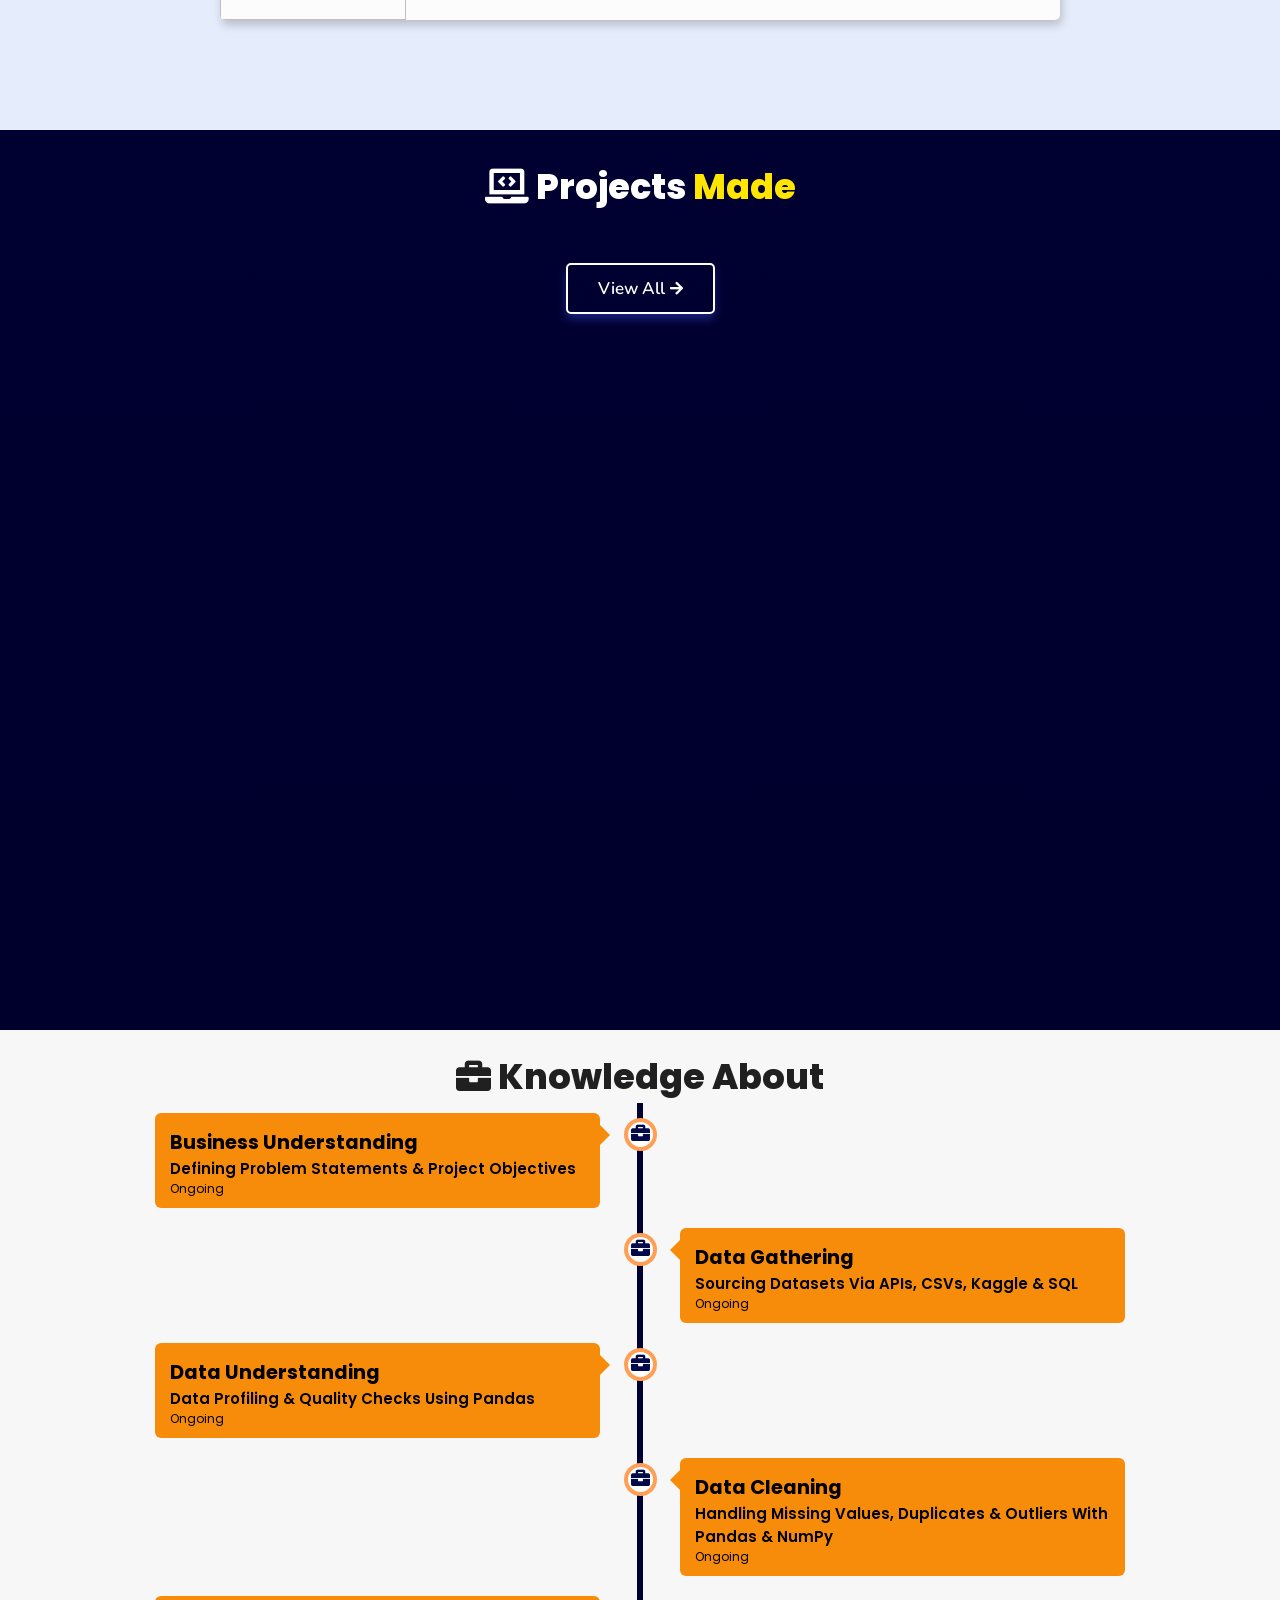
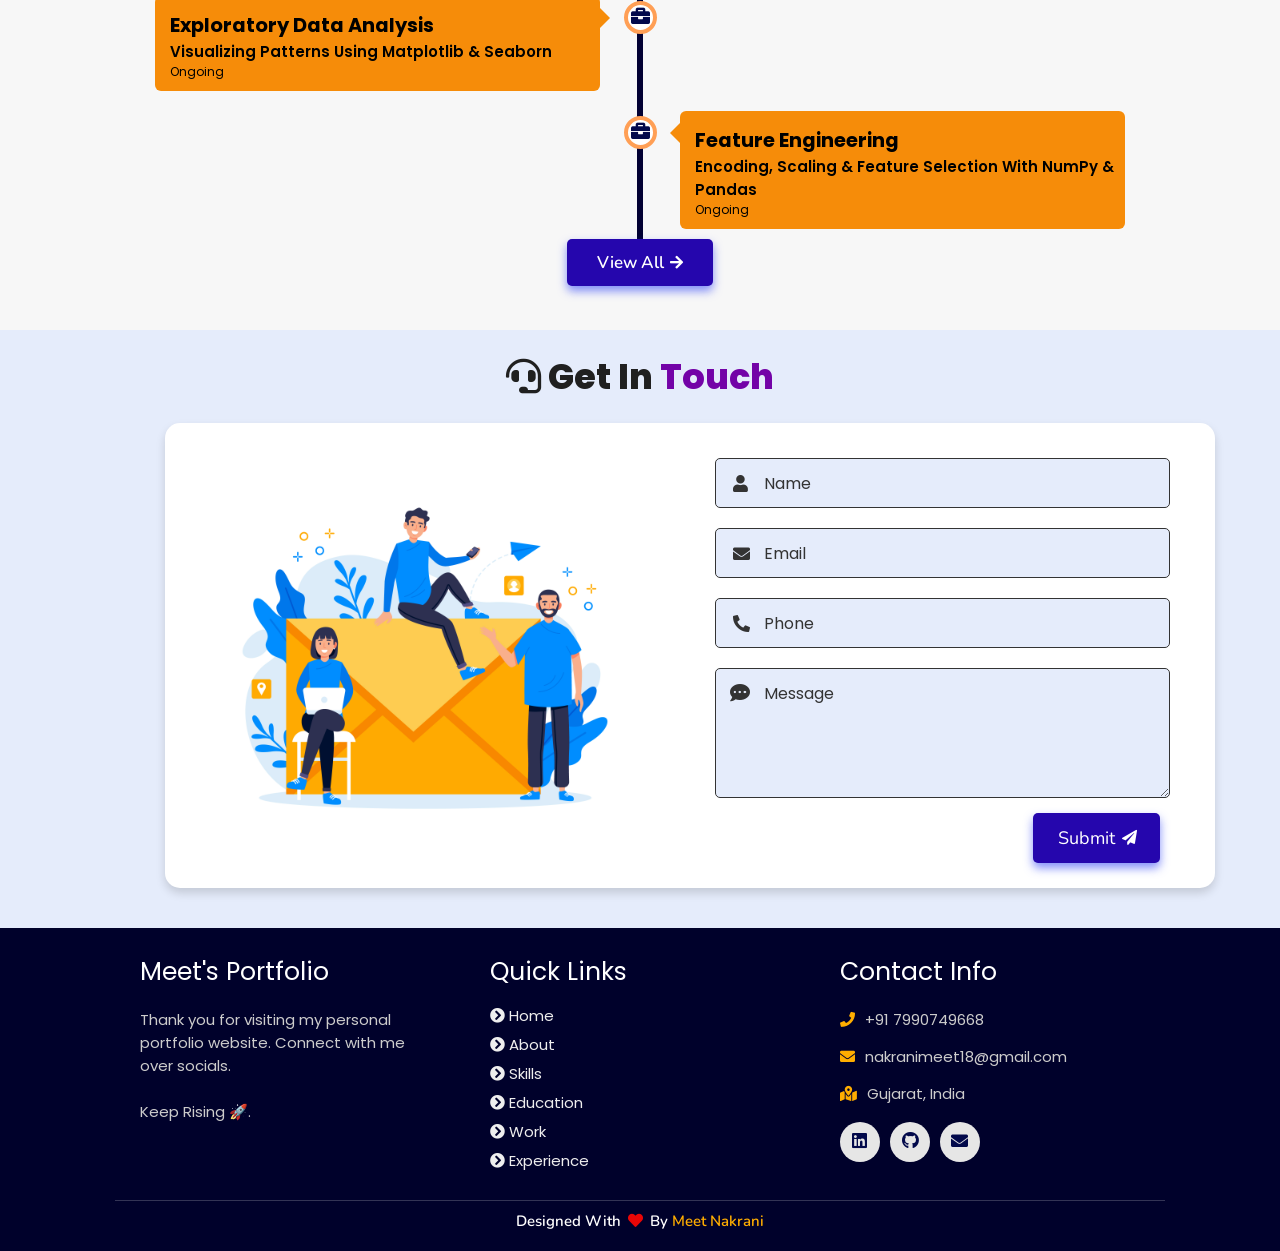
==== commit 3eaa52b1: "Change greeting from 'Hello' to 'Goodbye'" ====
--- a/index.html
+++ b/index.html
@@ -60,7 +60,7 @@
       </div>
     </div>
 <div class="image">
-   <img draggable="false" class="tilt" src="./assets/images/hero1.2.png" alt="">
+   <img draggable="false" class="tilt" src="./assets/images/hero1.1.png" alt="">
 </div>
 </section>
 <!-- hero section ends -->
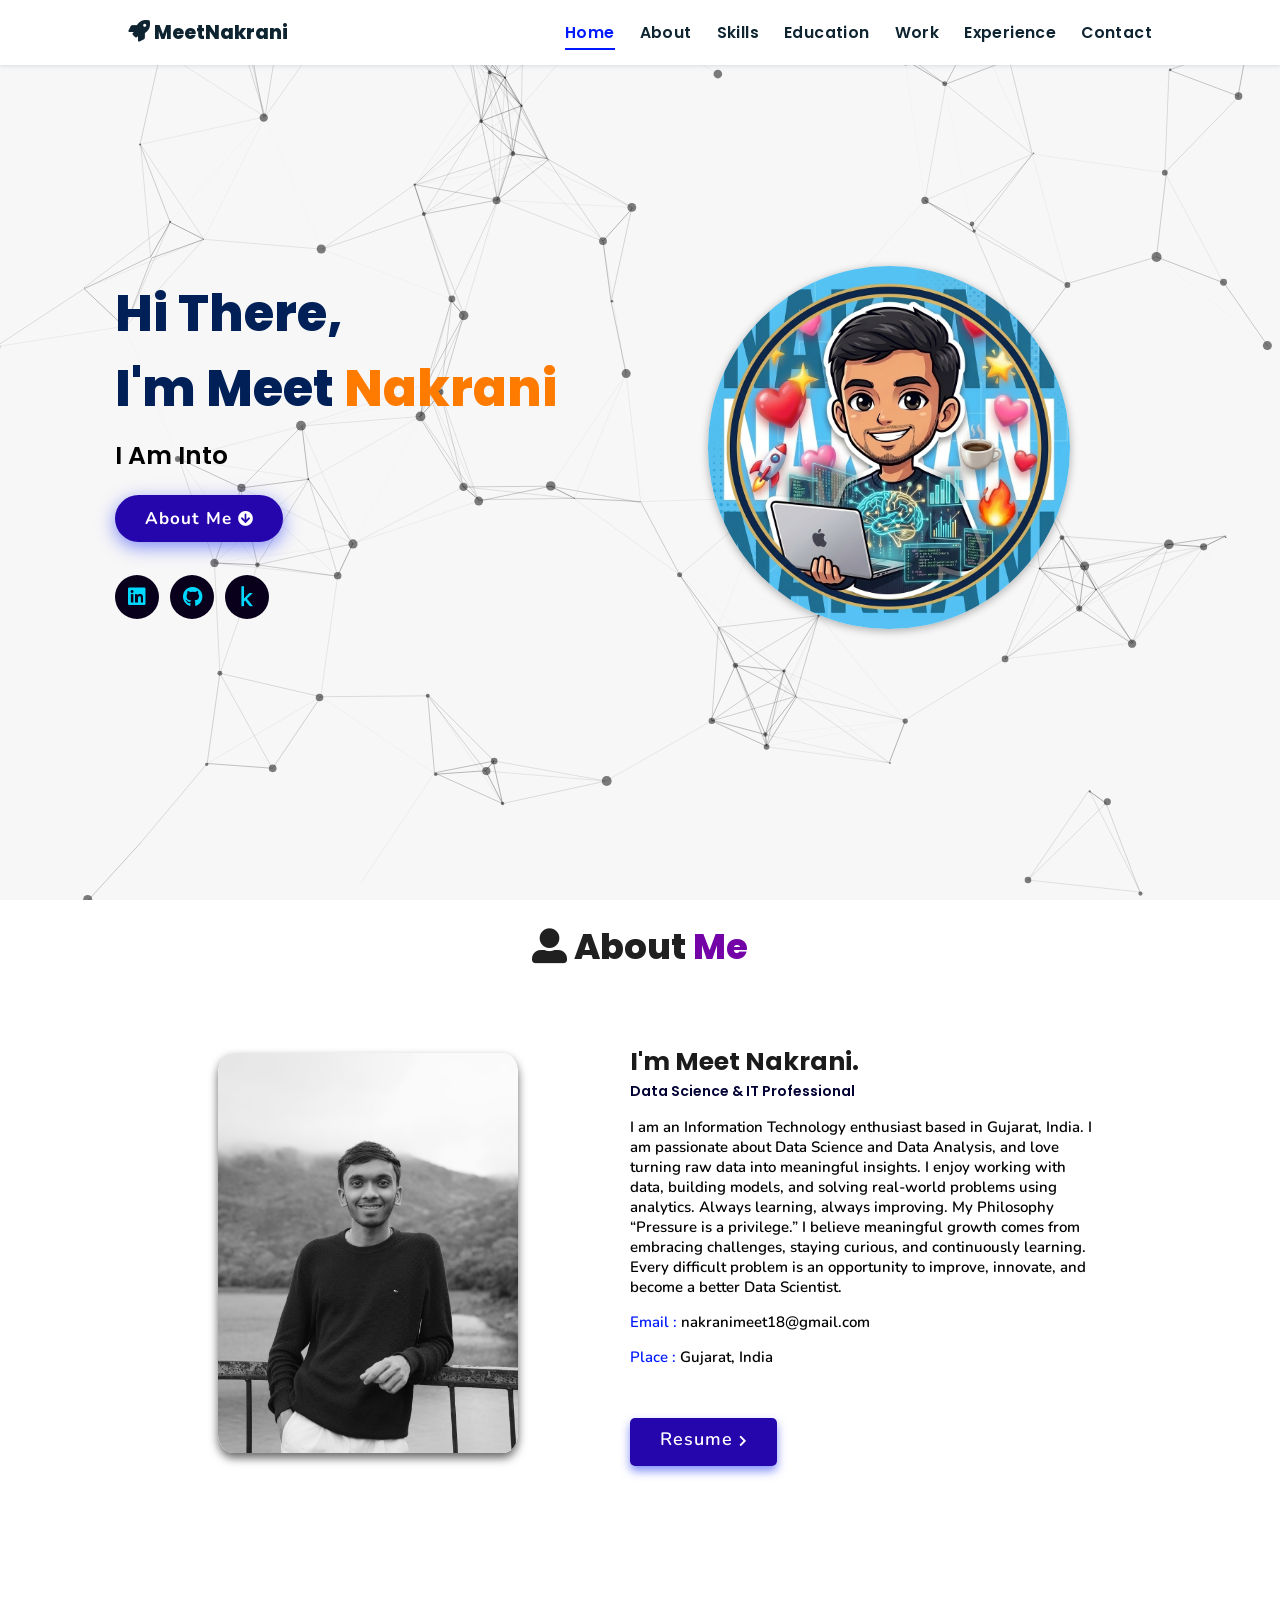
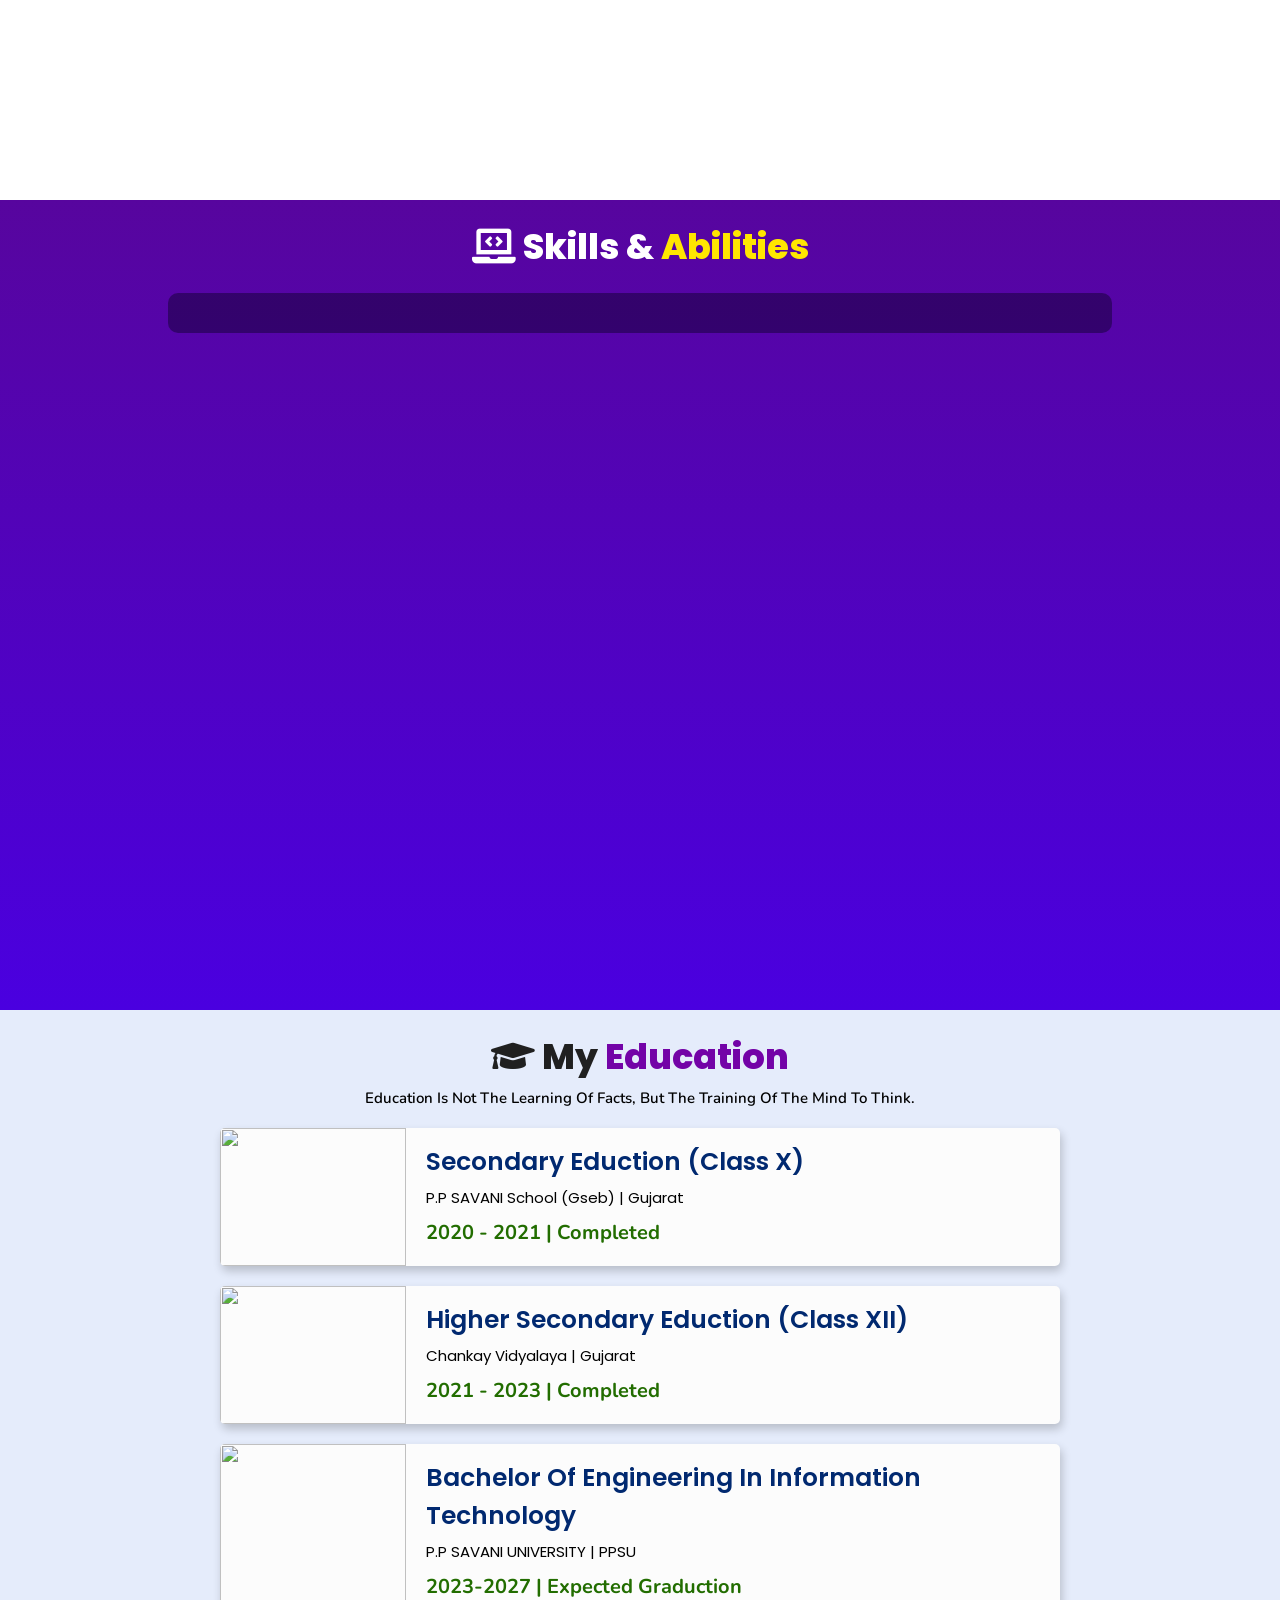
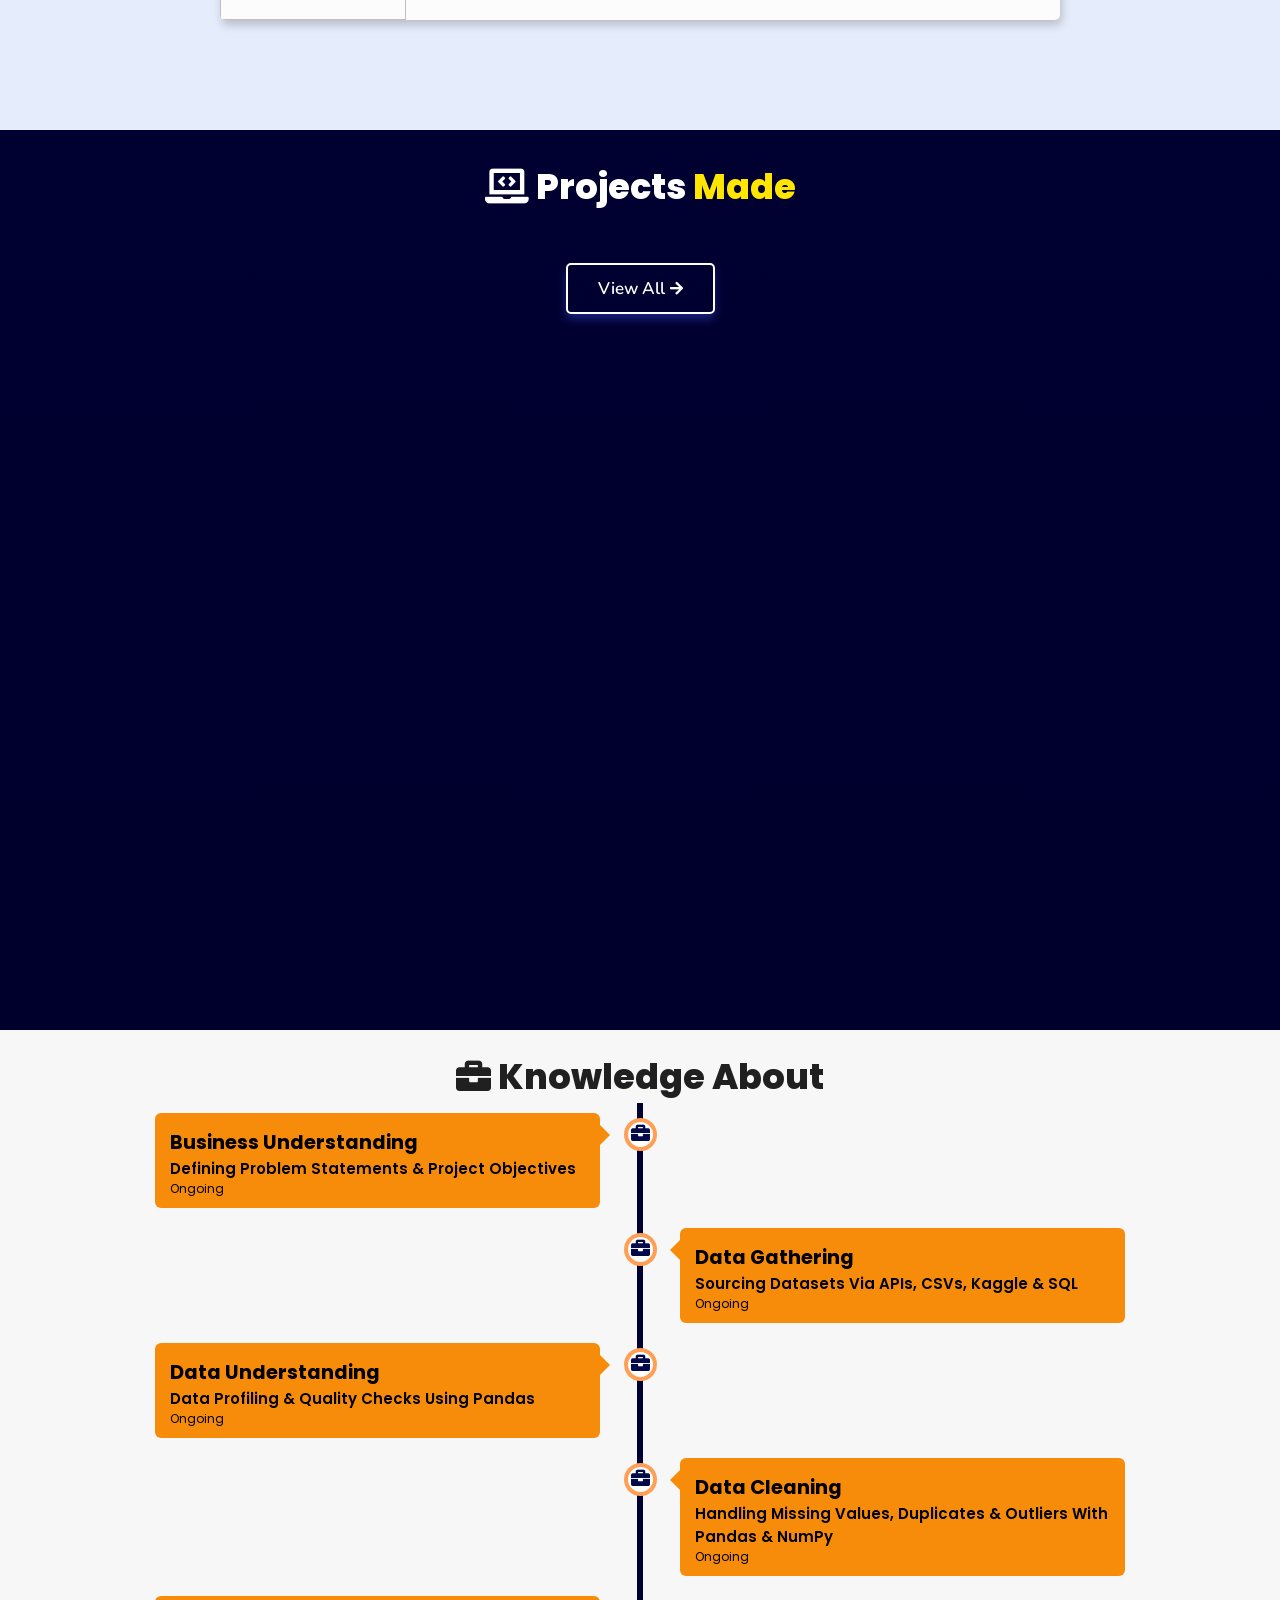
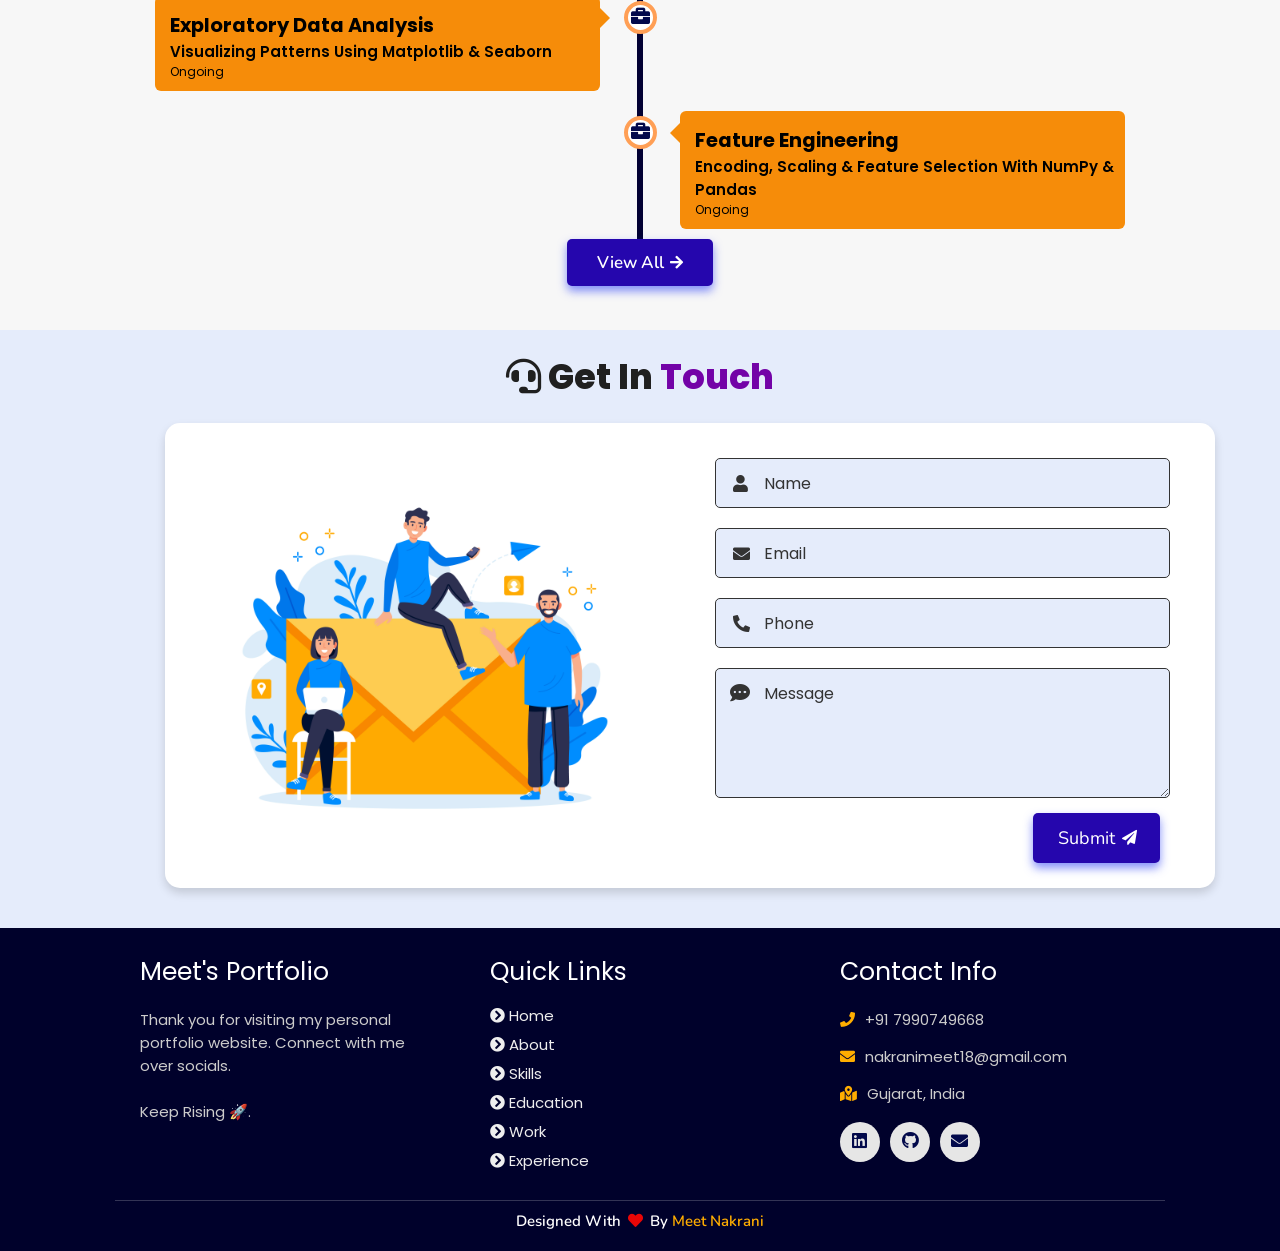
==== commit b2b9c754: "Update fmt.Println message from 'Hello' to 'Goodbye'" ====
--- a/index.html
+++ b/index.html
@@ -11,7 +11,7 @@
     <!-- Font Awesome -->
     <link rel="stylesheet" href="https://cdnjs.cloudflare.com/ajax/libs/font-awesome/5.15.3/css/all.min.css" integrity="sha512-iBBXm8fW90+nuLcSKlbmrPcLa0OT92xO1BIsZ+ywDWZCvqsWgccV3gFoRBv0z+8dLJgyAHIhR35VZc2oM/gI1w==" crossorigin="anonymous" referrerpolicy="no-referrer" />
     <!-- Favicon -->
-   <link id='hero' rel="shortcut icon" href="./assets/images/hero1.1.png" type="image/x-png">
+   <link id='hero' rel="shortcut icon" href="./assets/images/photo1.3.png" type="image/x-png">
     <title>Portfolio | Meet Nakrani</title>
 </head>
 <body oncontextmenu="return false">
@@ -60,7 +60,7 @@
       </div>
     </div>
 <div class="image">
-   <img draggable="false" class="tilt" src="./assets/images/hero1.1.png" alt="">
+   <img draggable="false" class="tilt" src="./assets/images/photo1.3.png" alt="">
 </div>
 </section>
 <!-- hero section ends -->
